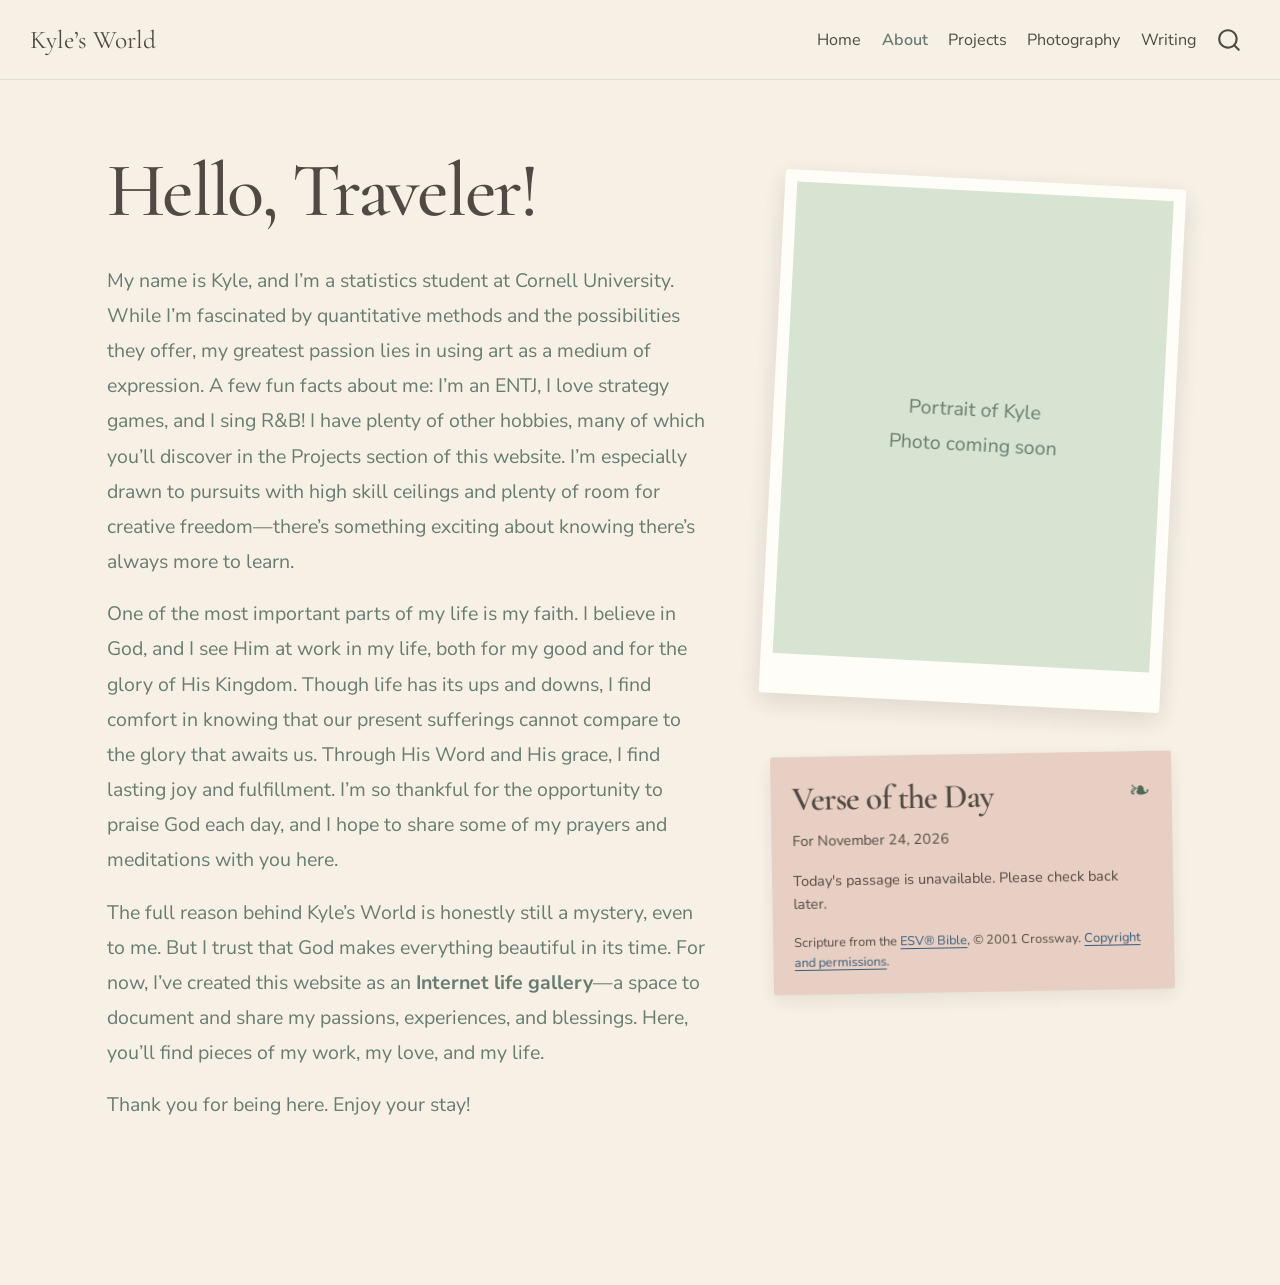
==== about.html @ 2f3f6bdc "Built site for gh-pages" ====
<!DOCTYPE html>
<html xmlns="http://www.w3.org/1999/xhtml" lang="en" xml:lang="en"><head>

<meta charset="utf-8">
<meta name="generator" content="quarto-1.11.9">

<meta name="viewport" content="width=device-width, initial-scale=1.0, user-scalable=yes">


<title>About – Kyle’s World</title>
<style>
/* Default styles provided by pandoc.
** See https://pandoc.org/MANUAL.html#variables-for-html for config info.
*/
span.smallcaps{font-variant: small-caps;}
div.columns{display: flex; gap: 1.5em;}
div.column{flex: auto;}
@media screen {
div.columns{gap: min(4vw, 1.5em);}
div.column{overflow-x: auto;}
}
div.hanging-indent{margin-left: 1.5em; text-indent: -1.5em;}
ul.task-list{list-style: none;}
ul.task-list li input[type="checkbox"] {
  width: 0.8em;
  margin: 0 0.8em 0.2em -1em; /* quarto-specific, see https://github.com/quarto-dev/quarto-cli/issues/4556 */ 
  vertical-align: middle;
}
</style>


<script src="site_libs/quarto-nav/quarto-nav.js"></script>
<script src="site_libs/quarto-nav/headroom.min.js"></script>
<script src="site_libs/clipboard/clipboard.min.js"></script>
<script src="site_libs/quarto-search/autocomplete.umd.js"></script>
<script src="site_libs/quarto-search/fuse.min.js"></script>
<script src="site_libs/quarto-search/quarto-search.js"></script>
<meta name="quarto:offset" content="./">
<script src="site_libs/quarto-html/quarto.js" type="module"></script>
<script src="site_libs/quarto-html/tabsets/tabsets.js" type="module"></script>
<script src="site_libs/quarto-html/scrollable-regions/scrollable-regions.js" type="module"></script>
<script src="site_libs/quarto-html/popper.min.js"></script>
<script src="site_libs/quarto-html/tippy.umd.min.js"></script>
<script src="site_libs/quarto-html/anchor.min.js"></script>
<link href="site_libs/quarto-html/tippy.css" rel="stylesheet">
<link href="site_libs/quarto-html/quarto-syntax-highlighting-63b5708e65d6cd79cd7618c58d0c21e7.css" rel="stylesheet" id="quarto-text-highlighting-styles">
<script src="site_libs/bootstrap/bootstrap.min.js"></script>
<link href="site_libs/bootstrap/bootstrap-icons.css" rel="stylesheet">
<link href="site_libs/bootstrap/bootstrap-30167e3efa385a8e6f8bf3e8207f2b39.min.css" rel="stylesheet" append-hash="true" id="quarto-bootstrap" data-mode="light">
<script id="quarto-search-options" type="application/json">{
  "location": "navbar",
  "copy-button": false,
  "collapse-after": 3,
  "panel-placement": "end",
  "type": "overlay",
  "limit": 50,
  "keyboard-shortcut": [
    "f",
    "/",
    "s"
  ],
  "show-item-context": false,
  "language": {
    "search-no-results-text": "No results",
    "search-matching-documents-text": "matching documents",
    "search-copy-link-title": "Copy link to search",
    "search-hide-matches-text": "Hide additional matches",
    "search-more-match-text": "more match in this document",
    "search-more-matches-text": "more matches in this document",
    "search-clear-button-title": "Clear",
    "search-text-placeholder": "",
    "search-detached-cancel-button-title": "Cancel",
    "search-submit-button-title": "Submit",
    "search-label": "Search"
  }
}</script>


<link rel="stylesheet" href="styles.css">
</head>

<body class="nav-fixed quarto-light"><a id="quarto-skip-link" class="visually-hidden-focusable" href="#quarto-document-content">Skip to main content</a>

<div id="quarto-search-results"></div>
  <header id="quarto-header" class="headroom fixed-top">
    <nav class="navbar navbar-expand-lg " data-bs-theme="dark" aria-label="Site">
      <div class="navbar-container container-fluid">
      <div class="navbar-brand-container mx-auto">
    <a class="navbar-brand" href="./index.html">
    <span class="navbar-title">Kyle’s World</span>
    </a>
  </div>
          <button class="navbar-toggler" type="button" data-bs-toggle="collapse" data-bs-target="#navbarCollapse" aria-controls="navbarCollapse" aria-expanded="false" aria-label="Toggle navigation" onclick="if (window.quartoToggleHeadroom) { window.quartoToggleHeadroom(); }">
  <span class="navbar-toggler-icon"></span>
</button>
          <div class="collapse navbar-collapse" id="navbarCollapse">
            <ul class="navbar-nav navbar-nav-scroll ms-auto">
  <li class="nav-item">
    <a class="nav-link" href="./index.html"> 
<span class="menu-text">Home</span></a>
  </li>  
  <li class="nav-item">
    <a class="nav-link active" href="./about.html" aria-current="page"> 
<span class="menu-text">About</span></a>
  </li>  
  <li class="nav-item">
    <a class="nav-link" href="./projects.html"> 
<span class="menu-text">Projects</span></a>
  </li>  
  <li class="nav-item">
    <a class="nav-link" href="./photography.html"> 
<span class="menu-text">Photography</span></a>
  </li>  
  <li class="nav-item">
    <a class="nav-link" href="./writing.html"> 
<span class="menu-text">Writing</span></a>
  </li>  
</ul>
          </div> <!-- /navcollapse -->
            <div class="quarto-navbar-tools">
</div>
            <div id="quarto-search" class="" title="Search"></div>
      </div> <!-- /container-fluid -->
    </nav>
</header>
<!-- content -->
<div id="quarto-content" class="quarto-container page-columns page-rows-contents page-layout-full page-navbar">
<!-- sidebar -->
<!-- margin-sidebar -->
    
<!-- main -->
<main class="content column-page" id="quarto-document-content" tabindex="-1">

<header id="title-block-header" class="quarto-title-block default">
<div class="quarto-title">
<h1 class="title">About</h1>
</div>



<div class="quarto-title-meta column-page">

    
  
    
  </div>
  


</header>


<div class="about-intro">
<section id="hello-traveler" class="level1 about-text">
<h1>Hello, Traveler!</h1>
<p>My name is Kyle, and I’m a statistics student at Cornell University. While I’m fascinated by quantitative methods and the possibilities they offer, my greatest passion lies in using art as a medium of expression. A few fun facts about me: I’m an ENTJ, I love strategy games, and I sing R&amp;B! I have plenty of other hobbies, many of which you’ll discover in the Projects section of this website. I’m especially drawn to pursuits with high skill ceilings and plenty of room for creative freedom—there’s something exciting about knowing there’s always more to learn.</p>
<p>One of the most important parts of my life is my faith. I believe in God, and I see Him at work in my life, both for my good and for the glory of His Kingdom. Though life has its ups and downs, I find comfort in knowing that our present sufferings cannot compare to the glory that awaits us. Through His Word and His grace, I find lasting joy and fulfillment. I’m so thankful for the opportunity to praise God each day, and I hope to share some of my prayers and meditations with you here.</p>
<p>The full reason behind Kyle’s World is honestly still a mystery, even to me. But I trust that God makes everything beautiful in its time. For now, I’ve created this website as an <strong>Internet life gallery</strong>—a space to document and share my passions, experiences, and blessings. Here, you’ll find pieces of my work, my love, and my life.</p>
<p>Thank you for being here. Enjoy your stay!</p>
</section>
<div class="about-sidebar">
<div class="about-portrait">
<div class="gallery-placeholder gallery-sage about-portrait-placeholder">
<p>Portrait of Kyle<br>
Photo coming soon</p>
</div>
</div>
<div class="verse-card" role="region" aria-labelledby="verse-of-the-day"><span class="verse-accent" aria-hidden="true">❧</span><h2 id="verse-of-the-day" class="anchored">Verse of the Day</h2><p class="verse-date">For <time datetime="2026-11-24">November 24, 2026</time></p><p class="verse-support">Today's passage is unavailable. Please check back later.</p><p class="verse-attribution">Scripture from the <a href="https://www.esv.org/">ESV® Bible</a>, © 2001 Crossway. <a href="copyright.html">Copyright and permissions</a>.</p></div>
</div>
</div>



</main> <!-- /main -->
<script id="quarto-html-after-body" type="application/javascript">
  window.document.addEventListener("DOMContentLoaded", function (event) {
    const icon = "";
    const anchorJS = new window.AnchorJS();
    anchorJS.options = {
      placement: 'right',
      icon: icon
    };
    anchorJS.add('.anchored');
    const isCodeAnnotation = (el) => {
      for (const clz of el.classList) {
        if (clz.startsWith('code-annotation-')) {                     
          return true;
        }
      }
      return false;
    }
    const onCopySuccess = function(e) {
      // button target
      const button = e.trigger;
      // don't keep focus
      button.blur();
      // flash "checked"
      button.classList.add('code-copy-button-checked');
      var currentTitle = button.getAttribute("title");
      button.setAttribute("title", "Copied!");
      let tooltip;
      if (window.bootstrap) {
        button.setAttribute("data-bs-toggle", "tooltip");
        button.setAttribute("data-bs-placement", "left");
        button.setAttribute("data-bs-title", "Copied!");
        tooltip = new bootstrap.Tooltip(button, 
          { trigger: "manual", 
            customClass: "code-copy-button-tooltip",
            offset: [0, -8]});
        tooltip.show();    
      }
      setTimeout(function() {
        if (tooltip) {
          tooltip.hide();
          button.removeAttribute("data-bs-title");
          button.removeAttribute("data-bs-toggle");
          button.removeAttribute("data-bs-placement");
        }
        button.setAttribute("title", currentTitle);
        button.classList.remove('code-copy-button-checked');
      }, 1000);
      // clear code selection
      e.clearSelection();
    }
    const getTextToCopy = function(trigger) {
      const outerScaffold = trigger.parentElement.cloneNode(true);
      const codeEl = outerScaffold.querySelector('code');
      for (const childEl of codeEl.children) {
        if (isCodeAnnotation(childEl)) {
          childEl.remove();
        }
      }
      return codeEl.innerText;
    }
    const clipboard = new window.ClipboardJS('.code-copy-button:not([data-in-quarto-modal])', {
      text: getTextToCopy
    });
    clipboard.on('success', onCopySuccess);
    if (window.document.getElementById('quarto-embedded-source-code-modal')) {
      const clipboardModal = new window.ClipboardJS('.code-copy-button[data-in-quarto-modal]', {
        text: getTextToCopy,
        container: window.document.getElementById('quarto-embedded-source-code-modal')
      });
      clipboardModal.on('success', onCopySuccess);
    }
      var localhostRegex = new RegExp(/^(?:http|https):\/\/localhost\:?[0-9]*\//);
      var mailtoRegex = new RegExp(/^mailto:/);
        var filterRegex = new RegExp('/' + window.location.host + '/');
      var isInternal = (href) => {
          return filterRegex.test(href) || localhostRegex.test(href) || mailtoRegex.test(href);
      }
      // Inspect non-navigation links and adorn them if external
      window.quartoDecorateExternalLinks = function (root) {
     var links = (root || window.document).querySelectorAll('a[href]:not(.nav-link):not(.navbar-brand):not(.toc-action):not(.sidebar-link):not(.sidebar-item-toggle):not(.pagination-link):not(.no-external):not([aria-hidden]):not(.dropdown-item):not(.quarto-navigation-tool):not(.about-link)');
      for (var i=0; i<links.length; i++) {
        const link = links[i];
        if (!isInternal(link.href)) {
          // undo the damage that might have been done by quarto-nav.js in the case of
          // links that we want to consider external
          if (link.dataset.originalHref !== undefined) {
            link.href = link.dataset.originalHref;
          }
          if (!link.classList.contains('no-external-icon')) {
          }
        }
      }
      };
      window.quartoDecorateExternalLinks(window.document);
    // Esc closes the popup (WCAG 1.4.13) and focus leaving both trigger and
    // popup closes it (WCAG 2.4.11); tippy handles neither for interactive popups.
    const hideOnEscAndFocusOut = {
      name: 'hideOnEscAndFocusOut',
      defaultValue: true,
      fn(instance) {
        const dismiss = () => {
          // A show scheduled by the trigger delay would otherwise reopen it
          instance.clearDelayTimeouts();
          instance.hide();
        };
        const onKeyDown = (event) => {
          if (event.key !== 'Escape') {
            return;
          }
          // Keep Esc from also reaching page handlers (e.g. reveal.js overview),
          // except an open reveal.js slide menu, which Esc should close too.
          // The menu handles keys only when its keyboard option is on.
          const menuHandlesEsc = window.Reveal?.getPlugin?.('menu')?.isOpen() &&
            window.Reveal.getConfig().menu?.keyboard !== false;
          if (!menuHandlesEsc) {
            event.stopPropagation();
          }
          if (instance.popper.contains(window.document.activeElement)) {
            // Disabled while refocusing so the focus trigger does not reopen it
            instance.disable();
            instance.reference.focus();
            instance.enable();
          }
          dismiss();
        };
        const onFocusOut = (event) => {
          const target = event.relatedTarget;
          if (target && !instance.reference.contains(target) &&
              !instance.popper.contains(target)) {
            dismiss();
          }
        };
        // On the trigger too: a click trigger (code-annotations: select) has no
        // blur handling. Attached for the instance's lifetime so leaving the
        // trigger also cancels a show still pending on the trigger delay.
        instance.reference.addEventListener('focusout', onFocusOut);
        return {
          onShow() {
            window.document.addEventListener('keydown', onKeyDown, true);
            instance.popper.addEventListener('focusout', onFocusOut);
          },
          onHide() {
            window.document.removeEventListener('keydown', onKeyDown, true);
            instance.popper.removeEventListener('focusout', onFocusOut);
          },
          onDestroy() {
            instance.reference.removeEventListener('focusout', onFocusOut);
          },
        };
      },
    };
    function tippyHover(el, contentFn, onTriggerFn, onUntriggerFn) {
      const config = {
        allowHTML: true,
        maxWidth: 500,
        delay: 100,
        arrow: false,
        appendTo: function(el) {
            return el.parentElement;
        },
        interactive: true,
        interactiveBorder: 10,
        theme: 'quarto',
        placement: 'bottom-start',
        plugins: [hideOnEscAndFocusOut],
      };
      if (contentFn) {
        config.content = contentFn;
      }
      if (onTriggerFn) {
        config.onTrigger = onTriggerFn;
      }
      if (onUntriggerFn) {
        config.onUntrigger = onUntriggerFn;
      }
      window.tippy(el, config); 
    }
    const noterefs = window.document.querySelectorAll('a[role="doc-noteref"]');
    for (var i=0; i<noterefs.length; i++) {
      const ref = noterefs[i];
      tippyHover(ref, function() {
        // use id or data attribute instead here
        let href = ref.getAttribute('data-footnote-href') || ref.getAttribute('href');
        try { href = new URL(href).hash; } catch {}
        const id = href.replace(/^#\/?/, "");
        const note = window.document.getElementById(id);
        if (note) {
          return note.innerHTML;
        } else {
          return "";
        }
      });
    }
    const xrefs = window.document.querySelectorAll('a.quarto-xref');
    const processXRef = (id, note) => {
      // Strip column container classes
      const stripColumnClz = (el) => {
        el.classList.remove("page-full", "page-columns");
        if (el.children) {
          for (const child of el.children) {
            stripColumnClz(child);
          }
        }
      }
      stripColumnClz(note)
      if (id === null || id.startsWith('sec-')) {
        // Special case sections, only their first couple elements
        const container = document.createElement("div");
        if (note.children && note.children.length > 2) {
          container.appendChild(note.children[0].cloneNode(true));
          for (let i = 1; i < note.children.length; i++) {
            const child = note.children[i];
            if (child.tagName === "P" && child.innerText === "") {
              continue;
            } else {
              container.appendChild(child.cloneNode(true));
              break;
            }
          }
          if (window.Quarto?.typesetMath) {
            window.Quarto.typesetMath(container);
          }
          return container.innerHTML
        } else {
          if (window.Quarto?.typesetMath) {
            window.Quarto.typesetMath(note);
          }
          return note.innerHTML;
        }
      } else {
        // Remove any anchor links if they are present
        const anchorLink = note.querySelector('a.anchorjs-link');
        if (anchorLink) {
          anchorLink.remove();
        }
        if (window.Quarto?.typesetMath) {
          window.Quarto.typesetMath(note);
        }
        if (note.classList.contains("callout")) {
          return note.outerHTML;
        } else {
          return note.innerHTML;
        }
      }
    }
    for (var i=0; i<xrefs.length; i++) {
      const xref = xrefs[i];
      tippyHover(xref, undefined, function(instance) {
        instance.disable();
        let url = xref.getAttribute('href');
        let hash = undefined; 
        if (url.startsWith('#')) {
          hash = url;
        } else {
          try { hash = new URL(url).hash; } catch {}
        }
        if (hash) {
          const id = hash.replace(/^#\/?/, "");
          const note = window.document.getElementById(id);
          if (note !== null) {
            try {
              const html = processXRef(id, note.cloneNode(true));
              instance.setContent(html);
            } finally {
              instance.enable();
              instance.show();
            }
          } else {
            // See if we can fetch this
            fetch(url.split('#')[0])
            .then(res => res.text())
            .then(html => {
              const parser = new DOMParser();
              const htmlDoc = parser.parseFromString(html, "text/html");
              const note = htmlDoc.getElementById(id);
              if (note !== null) {
                const html = processXRef(id, note);
                instance.setContent(html);
              } 
            }).finally(() => {
              instance.enable();
              instance.show();
            });
          }
        } else {
          // See if we can fetch a full url (with no hash to target)
          // This is a special case and we should probably do some content thinning / targeting
          fetch(url)
          .then(res => res.text())
          .then(html => {
            const parser = new DOMParser();
            const htmlDoc = parser.parseFromString(html, "text/html");
            const note = htmlDoc.querySelector('main.content');
            if (note !== null) {
              // This should only happen for chapter cross references
              // (since there is no id in the URL)
              // remove the first header
              if (note.children.length > 0 && note.children[0].tagName === "HEADER") {
                note.children[0].remove();
              }
              const html = processXRef(null, note);
              instance.setContent(html);
            } 
          }).finally(() => {
            instance.enable();
            instance.show();
          });
        }
      }, function(instance) {
      });
    }
        let selectedAnnoteEl;
        const selectorForAnnotation = ( cell, annotation) => {
          let cellAttr = 'data-code-cell="' + cell + '"';
          let lineAttr = 'data-code-annotation="' +  annotation + '"';
          const selector = 'span[' + cellAttr + '][' + lineAttr + ']';
          return selector;
        }
        const selectCodeLines = (annoteEl) => {
          const doc = window.document;
          const targetCell = annoteEl.getAttribute("data-target-cell");
          const targetAnnotation = annoteEl.getAttribute("data-target-annotation");
          const annoteSpan = window.document.querySelector(selectorForAnnotation(targetCell, targetAnnotation));
          const lines = annoteSpan.getAttribute("data-code-lines").split(",");
          const lineIds = lines.map((line) => {
            return targetCell + "-" + line;
          })
          // Each band is positioned against its own containing block, which is
          // not the offsetParent of the lines, so place it from client rects.
          const placeBand = (band, firstEl, lastEl, codeBlock) => {
            const container = band.offsetParent;
            if (container === null) {
              return;
            }
            const containerRect = container.getBoundingClientRect();
            // Reveal.js scales slides with a transform, so convert client
            // pixels back to the CSS pixels of the container.
            const scale = containerRect.height / container.offsetHeight || 1;
            const firstRect = firstEl.getBoundingClientRect();
            const lastRect = lastEl.getBoundingClientRect();
            const top = (firstRect.top - containerRect.top) / scale - container.clientTop + container.scrollTop;
            const height = (lastRect.bottom - firstRect.top) / scale;
            band.style.top = top - 2 + "px";
            band.style.height = height + 4 + "px";
            if (codeBlock) {
              // Without the copy button wrapper, the containing block is wider
              // than the code block, so span the code block explicitly.
              const blockRect = codeBlock.getBoundingClientRect();
              band.style.left = (blockRect.left - containerRect.left) / scale - container.clientLeft + container.scrollLeft + "px";
              band.style.width = blockRect.width / scale + "px";
            }
          };
          if (lineIds.length > 0) {
            const el = window.document.getElementById(lineIds[0]);
            const lastEl = window.document.getElementById(lineIds[lineIds.length - 1]);
            const parent = el.parentElement.parentElement;
            // cook up a div (if necessary) and position it
            let div = window.document.getElementById("code-annotation-line-highlight");
            if (div === null) {
              div = window.document.createElement("div");
              div.setAttribute("id", "code-annotation-line-highlight");
              div.style.position = 'absolute';
              parent.appendChild(div);
            }
            placeBand(div, el, lastEl, parent.closest("div.sourceCode") || parent);
            let gutterDiv = window.document.getElementById("code-annotation-line-highlight-gutter");
            if (gutterDiv === null) {
              gutterDiv = window.document.createElement("div");
              gutterDiv.setAttribute("id", "code-annotation-line-highlight-gutter");
              gutterDiv.style.position = 'absolute';
              const codeCell = window.document.getElementById(targetCell);
              const gutter = codeCell.querySelector('.code-annotation-gutter');
              gutter.appendChild(gutterDiv);
            }
            placeBand(gutterDiv, el, lastEl);
            selectedAnnoteEl = annoteEl;
          }
        };
        const unselectCodeLines = () => {
          const elementsIds = ["code-annotation-line-highlight", "code-annotation-line-highlight-gutter"];
          elementsIds.forEach((elId) => {
            const div = window.document.getElementById(elId);
            if (div) {
              div.remove();
            }
          });
          selectedAnnoteEl = undefined;
        };
          // Handle positioning of the toggle
      window.addEventListener(
        "resize",
        throttle(() => {
          elRect = undefined;
          if (selectedAnnoteEl) {
            selectCodeLines(selectedAnnoteEl);
          }
        }, 10)
      );
      function throttle(fn, ms) {
      let throttle = false;
      let timer;
        return (...args) => {
          if(!throttle) { // first call gets through
              fn.apply(this, args);
              throttle = true;
          } else { // all the others get throttled
              if(timer) clearTimeout(timer); // cancel #2
              timer = setTimeout(() => {
                fn.apply(this, args);
                timer = throttle = false;
              }, ms);
          }
        };
      }
        // Attach click handler to the DT
        const annoteDls = window.document.querySelectorAll('dt[data-target-cell]');
        for (const annoteDlNode of annoteDls) {
          annoteDlNode.addEventListener('click', (event) => {
            const clickedEl = event.target;
            if (clickedEl !== selectedAnnoteEl) {
              unselectCodeLines();
              const activeEl = window.document.querySelector('dt[data-target-cell].code-annotation-active');
              if (activeEl) {
                activeEl.classList.remove('code-annotation-active');
              }
              selectCodeLines(clickedEl);
              clickedEl.classList.add('code-annotation-active');
            } else {
              // Unselect the line
              unselectCodeLines();
              clickedEl.classList.remove('code-annotation-active');
            }
          });
        }
    const findCites = (el) => {
      const parentEl = el.parentElement;
      if (parentEl) {
        const cites = parentEl.dataset.cites;
        if (cites) {
          return {
            el,
            cites: cites.split(' ')
          };
        } else {
          return findCites(el.parentElement)
        }
      } else {
        return undefined;
      }
    };
    var bibliorefs = window.document.querySelectorAll('a[role="doc-biblioref"]');
    for (var i=0; i<bibliorefs.length; i++) {
      const ref = bibliorefs[i];
      const citeInfo = findCites(ref);
      if (citeInfo) {
        tippyHover(citeInfo.el, function() {
          var popup = window.document.createElement('div');
          citeInfo.cites.forEach(function(cite) {
            var citeDiv = window.document.createElement('div');
            citeDiv.classList.add('hanging-indent');
            citeDiv.classList.add('csl-entry');
            var biblioDiv = window.document.getElementById('ref-' + cite);
            if (biblioDiv) {
              citeDiv.innerHTML = biblioDiv.innerHTML;
            }
            popup.appendChild(citeDiv);
          });
          return popup.innerHTML;
        });
      }
    }
  });
  </script>
  <script type="application/javascript">
  window.quartoScrollableRegionsLabels = {"code":"Scrollable code","output":"Scrollable output"};
  </script>
</div> <!-- /content -->




</body></html>
---- site_libs/quarto-html/tippy.css ----
.tippy-box[data-animation=fade][data-state=hidden]{opacity:0}[data-tippy-root]{max-width:calc(100vw - 10px)}.tippy-box{position:relative;background-color:#333;color:#fff;border-radius:4px;font-size:14px;line-height:1.4;white-space:normal;outline:0;transition-property:transform,visibility,opacity}.tippy-box[data-placement^=top]>.tippy-arrow{bottom:0}.tippy-box[data-placement^=top]>.tippy-arrow:before{bottom:-7px;left:0;border-width:8px 8px 0;border-top-color:initial;transform-origin:center top}.tippy-box[data-placement^=bottom]>.tippy-arrow{top:0}.tippy-box[data-placement^=bottom]>.tippy-arrow:before{top:-7px;left:0;border-width:0 8px 8px;border-bottom-color:initial;transform-origin:center bottom}.tippy-box[data-placement^=left]>.tippy-arrow{right:0}.tippy-box[data-placement^=left]>.tippy-arrow:before{border-width:8px 0 8px 8px;border-left-color:initial;right:-7px;transform-origin:center left}.tippy-box[data-placement^=right]>.tippy-arrow{left:0}.tippy-box[data-placement^=right]>.tippy-arrow:before{left:-7px;border-width:8px 8px 8px 0;border-right-color:initial;transform-origin:center right}.tippy-box[data-inertia][data-state=visible]{transition-timing-function:cubic-bezier(.54,1.5,.38,1.11)}.tippy-arrow{width:16px;height:16px;color:#333}.tippy-arrow:before{content:"";position:absolute;border-color:transparent;border-style:solid}.tippy-content{position:relative;padding:5px 9px;z-index:1}
---- site_libs/quarto-html/quarto-syntax-highlighting-63b5708e65d6cd79cd7618c58d0c21e7.css ----
/* quarto syntax highlight colors */
:root {
  --quarto-hl-ot-color: #003B4F;
  --quarto-hl-at-color: #657422;
  --quarto-hl-ss-color: #20794D;
  --quarto-hl-an-color: #5E5E5E;
  --quarto-hl-fu-color: #4758AB;
  --quarto-hl-st-color: #20794D;
  --quarto-hl-cf-color: #003B4F;
  --quarto-hl-op-color: #5E5E5E;
  --quarto-hl-er-color: #AD0000;
  --quarto-hl-bn-color: #AD0000;
  --quarto-hl-al-color: #AD0000;
  --quarto-hl-va-color: #111111;
  --quarto-hl-bu-color: inherit;
  --quarto-hl-ex-color: inherit;
  --quarto-hl-pp-color: #AD0000;
  --quarto-hl-in-color: #5E5E5E;
  --quarto-hl-vs-color: #20794D;
  --quarto-hl-wa-color: #5E5E5E;
  --quarto-hl-do-color: #5E5E5E;
  --quarto-hl-im-color: #00769E;
  --quarto-hl-ch-color: #20794D;
  --quarto-hl-dt-color: #AD0000;
  --quarto-hl-fl-color: #AD0000;
  --quarto-hl-co-color: #5E5E5E;
  --quarto-hl-cv-color: #5E5E5E;
  --quarto-hl-cn-color: #8f5902;
  --quarto-hl-sc-color: #5E5E5E;
  --quarto-hl-dv-color: #AD0000;
  --quarto-hl-kw-color: #003B4F;
}

/* other quarto variables */
:root {
  --quarto-font-monospace: SFMono-Regular, Menlo, Monaco, Consolas, "Liberation Mono", "Courier New", monospace;
}

/* syntax highlight based on Pandoc's rules */
pre > code.sourceCode > span {
  color: #003B4F;
}

code.sourceCode > span {
  color: #003B4F;
}

div.sourceCode,
div.sourceCode pre.sourceCode {
  color: #003B4F;
}

/* Normal */
code span {
  color: #003B4F;
}

/* Alert */
code span.al {
  color: #AD0000;
  font-style: inherit;
}

/* Annotation */
code span.an {
  color: #5E5E5E;
  font-style: inherit;
}

/* Attribute */
code span.at {
  color: #657422;
  font-style: inherit;
}

/* BaseN */
code span.bn {
  color: #AD0000;
  font-style: inherit;
}

/* BuiltIn */
code span.bu {
  font-style: inherit;
}

/* ControlFlow */
code span.cf {
  color: #003B4F;
  font-weight: bold;
  font-style: inherit;
}

/* Char */
code span.ch {
  color: #20794D;
  font-style: inherit;
}

/* Constant */
code span.cn {
  color: #8f5902;
  font-style: inherit;
}

/* Comment */
code span.co {
  color: #5E5E5E;
  font-style: inherit;
}

/* CommentVar */
code span.cv {
  color: #5E5E5E;
  font-style: italic;
}

/* Documentation */
code span.do {
  color: #5E5E5E;
  font-style: italic;
}

/* DataType */
code span.dt {
  color: #AD0000;
  font-style: inherit;
}

/* DecVal */
code span.dv {
  color: #AD0000;
  font-style: inherit;
}

/* Error */
code span.er {
  color: #AD0000;
  font-style: inherit;
}

/* Extension */
code span.ex {
  font-style: inherit;
}

/* Float */
code span.fl {
  color: #AD0000;
  font-style: inherit;
}

/* Function */
code span.fu {
  color: #4758AB;
  font-style: inherit;
}

/* Import */
code span.im {
  color: #00769E;
  font-style: inherit;
}

/* Information */
code span.in {
  color: #5E5E5E;
  font-style: inherit;
}

/* Keyword */
code span.kw {
  color: #003B4F;
  font-weight: bold;
  font-style: inherit;
}

/* Operator */
code span.op {
  color: #5E5E5E;
  font-style: inherit;
}

/* Other */
code span.ot {
  color: #003B4F;
  font-style: inherit;
}

/* Preprocessor */
code span.pp {
  color: #AD0000;
  font-style: inherit;
}

/* SpecialChar */
code span.sc {
  color: #5E5E5E;
  font-style: inherit;
}

/* SpecialString */
code span.ss {
  color: #20794D;
  font-style: inherit;
}

/* String */
code span.st {
  color: #20794D;
  font-style: inherit;
}

/* Variable */
code span.va {
  color: #111111;
  font-style: inherit;
}

/* VerbatimString */
code span.vs {
  color: #20794D;
  font-style: inherit;
}

/* Warning */
code span.wa {
  color: #5E5E5E;
  font-style: italic;
}

.prevent-inlining {
  content: "</";
}

/*# sourceMappingURL=054cc16b9e9817627be6994582d2ffb5.css.map */
---- styles.css ----
@import url('https://fonts.googleapis.com/css2?family=Cormorant+Garamond:wght@400;500;600&family=Nunito+Sans:wght@400;500;600;700&display=swap');

/* Base and typography */

:root {
  --cream: #F7F0E5;
  --ink: #504A43;
  --sage-text: #687C70;
  --sage: #D7E4D1;
  --peach: #E8CFC3;
  --sand: #EAE1CE;
  --paper: #FFFDF8;
}

body {
  font-family: 'Nunito Sans', sans-serif;
  background-color: var(--cream);
  color: var(--ink);
}

h1, h2, h3 {
  font-weight: 600;
  letter-spacing: -0.03em;
}

h1, h2, h3,
.navbar-brand {
  font-family: 'Cormorant Garamond', serif;
}

h1 {
  font-size: clamp(2.5rem, 6vw, 5rem);
  font-weight: 500;
  color: var(--ink);
  line-height: 1.2;
}

main.content {
  max-width: 900px;
  margin: auto;
}

a {
  color: #365c78;
}

a:hover {
  color: #7397ad;
}

main p {
  font-size: 1.15rem;
  line-height: 1.8;
  color: var(--sage-text);
}

/* Navigation */

.navbar {
  background-color: var(--cream) !important;
  border-bottom: 1px solid var(--sage);
  padding: 0.9rem 2rem;
}

.navbar-brand {
  font-size: 1.5rem;
  color: var(--ink) !important;
}

.navbar .nav-link {
  color: var(--ink) !important;
  font-size: 0.95rem;
  transition: color 0.2s ease;
  font-family: 'Nunito Sans', sans-serif;
}

.navbar .nav-link:hover {
  color: var(--sage-text) !important;
}

.navbar .nav-link.active {
  color: var(--sage-text) !important;
  font-weight: 600;
}

/* Homepage hero */

body:has(.hero-content) #title-block-header {
  display: none;
}

body:has(.hero-content) main.content {
  max-width: none !important;
  width: 100% !important;
}

.hero-content {
  max-width: 1600px !important;
  margin: 0 auto !important;
  padding: 3rem 2rem !important;
  display: flex;
  align-items: center;
  justify-content: space-between;
  gap: 5rem;
  width: 90% !important;
}

body:has(.hero-content) #quarto-content {
  padding-top: 0 !important;
  display: block !important;
}

body:has(.hero-content) main {
  margin-top: 0 !important;
  padding-top: 0 !important;
}

.hero-text {
  flex: 1.3;
  min-width: 0;
}

.hero-collage {
  flex: 1;
  position: relative;
  display: grid;
  grid-template-columns: repeat(2, minmax(0, 196px));
  align-items: center;
  justify-content: center;
  gap: 2rem;
  padding: 1.5rem 1rem;
  min-width: 0;
}

.photo-card {
  background: var(--paper);
  border: 12px solid var(--paper);
  border-bottom-width: 40px;
  box-shadow: 0 8px 25px rgba(80, 74, 67, 0.15);
  border-radius: 3px;
  transition: transform 0.3s ease;
}

.photo-card img {
  display: block;
  width: 100%;
  height: auto;
  aspect-ratio: 368 / 510;
  object-fit: contain;
}

.gallery-sage,
.music-card {
  background: var(--sage);
}

.photo-one {
  translate: calc(1rem + 11px) 0;
  transform: rotate(-5deg);
}

.reading-card {
  background: var(--peach);
}

.photo-two {
  translate: calc(-1rem - 11px) 15px;
  z-index: 1;
  transform: rotate(5deg);
}

.hero-collage .photo-card:hover {
  z-index: 2;
}

.photo-one:hover {
  transform: rotate(-2deg) translateY(-6px);
}

.photo-two:hover {
  transform: rotate(2deg) translateY(-6px);
}

.doodle-one {
  position: absolute;
  right: 0;
  top: 0;
  font-size: 4rem;
  color: var(--sage-text);
}

/* Explore cards */

.explore-section {
  max-width: 1600px;
  width: 90%;
  margin: 3rem auto 6rem;
  padding-top: 2rem;
  border-top: 1px solid var(--sage);
}

.explore-section h2 {
  margin-bottom: 2rem;
}

.explore-grid,
.enjoying-grid {
  display: grid;
  grid-template-columns: repeat(3, minmax(0, 1fr));
  gap: 1.5rem;
}

.explore-card,
.enjoying-card {
  padding: 2rem;
  border-radius: 12px;
}

.explore-card {
  min-height: 240px;
  display: flex;
  flex-direction: column;
  align-items: flex-start;
  transition: transform 0.3s ease,
              box-shadow 0.3s ease;
}

.explore-card:hover {
  transform: translateY(-6px);
  box-shadow: 0 10px 25px rgba(80, 74, 67, 0.12);
}

.projects-card {
  background-color: var(--sage);
}

.photography-card {
  background-color: var(--peach);
}

.writing-card {
  background-color: var(--sand);
}

.explore-card h3 {
  font-size: 2rem;
  color: var(--ink);
  margin-bottom: 0.5rem;
}

.explore-card p,
.enjoying-card p {
  font-size: 0.95rem;
  color: var(--ink);
}

.explore-card a {
  color: #506A58;
  font-weight: 700;
  margin-top: auto;
}

/* Photography gallery */

.gallery-section,
.enjoying-section {
  width: 90%;
  max-width: 1600px;
  margin: 4rem auto 7rem;
  padding-top: 2rem;
  border-top: 1px solid var(--sage);
}

.explore-section h2,
.gallery-section h2,
.enjoying-section h2 {
  font-size: 2.8rem;
  color: var(--ink);
  border-bottom: none !important;
}

.gallery-grid {
  display: grid;
  grid-template-columns: repeat(4, minmax(0, 1fr));
  gap: 2rem;
  padding: 4rem 1rem;
  align-items: center;
}

.gallery-photo {
  background: var(--paper);
  padding: 12px 12px 18px;
  box-shadow: 0 8px 22px rgba(80, 74, 67, 0.15);
  border-radius: 3px;
  transition: transform 0.3s ease,
              box-shadow 0.3s ease;
  align-self: start;
}

.gallery-photo:nth-child(1) {
  transform: translateY(25px) rotate(-7deg);
  width: 112%;
}

.gallery-photo:nth-child(2) {
  transform: translateY(-20px) rotate(5deg);
  width: 108%;
}

.gallery-photo:nth-child(3) {
  transform: translateY(35px) rotate(-5deg);
  width: 110%;
}

.gallery-photo:nth-child(4) {
  transform: translateY(-15px) rotate(7deg);
  width: 100%;
}

.gallery-photo:hover {
  transform: translateY(-10px) rotate(0deg);
  box-shadow: 0 15px 30px rgba(80, 74, 67, 0.2);
  z-index: 2;
}

.gallery-placeholder {
  width: 100%;
  aspect-ratio: 4 / 5;
}

.gallery-photo p {
  font-family: 'Cormorant Garamond', serif;
  font-style: italic;
  font-size: 1.3rem;
  text-align: center;
  color: var(--ink);
  margin: 0.8rem 0 0;
}

.gallery-image {
  width: 100%;
  height: auto;
  object-fit: contain;
  display: block;
}

.gallery-photo .quarto-figure-caption,
.gallery-photo figcaption {
  display: none;
}

.gallery-photo .quarto-figure {
  margin: 0;
}

/* Currently enjoying */

.enjoying-grid {
  margin-top: 2.5rem;
}

.enjoying-card {
  min-height: 220px;
  border: 1px solid rgba(80, 74, 67, 0.08);
  transition: transform 0.3s ease;
}

.enjoying-card:hover {
  transform: translateY(-5px);
}

.enjoying-card h3 {
  font-size: 2rem;
  color: var(--ink);
  margin-bottom: 0.7rem;
}

.joys-card {
  background: var(--sand);
}

.enjoying-card h3 svg,
.enjoying-card h3 i {
  margin-right: 0.45rem;
}

/* About introduction */

body:has(.about-intro) #title-block-header {
  display: none;
}

body:has(.about-intro) main.content {
  max-width: 1200px;
  width: 100%;
}

.about-intro {
  display: grid;
  grid-template-columns: minmax(0, 1.5fr) minmax(0, 1fr);
  align-items: start;
  gap: clamp(2rem, 5vw, 5rem);
  padding: 3rem clamp(1rem, 3vw, 2rem) 5rem;
}

.about-text h1 {
  margin-top: 0;
  margin-bottom: 1.5rem;
}

.about-portrait {
  margin-top: 2rem;
  background: var(--paper);
  border: 12px solid var(--paper);
  border-bottom-width: 40px;
  border-radius: 3px;
  box-shadow: 0 8px 25px rgba(80, 74, 67, 0.15);
  transform: rotate(3deg);
}

.about-portrait-placeholder {
  display: grid;
  place-items: center;
  padding: 1rem;
  text-align: center;
}

.about-portrait-placeholder p {
  margin: 0;
}

/* Verse of the Day */

.about-sidebar {
  min-width: 0;
}

.verse-card {
  margin-top: 3rem;
  padding: 1.25rem;
  background: var(--peach);
  border-radius: 3px;
  box-shadow: 0 6px 18px rgba(80, 74, 67, 0.1);
  transform: rotate(-1deg);
  overflow-wrap: anywhere;
}

.verse-card h2 {
  margin: 0 0 0.5rem;
  padding: 0;
  border: 0;
  font-size: 2rem;
  color: var(--ink);
}

.verse-accent {
  float: right;
  color: #506A58;
  font-size: 1.5rem;
}

.verse-card .verse-text {
  margin: 1.25rem 0;
  padding: 0;
  border: 0;
  font-family: 'Cormorant Garamond', serif;
  font-size: 1.4rem;
  line-height: 1.5;
  color: var(--ink);
  white-space: pre-wrap;
}

.verse-card p {
  font-family: 'Nunito Sans', sans-serif;
  font-size: 0.85rem;
  line-height: 1.6;
  color: var(--ink);
}

.verse-card .verse-reference {
  font-weight: 700;
}

.verse-card .verse-attribution {
  margin-bottom: 0;
  font-size: 0.75rem;
}

/* Responsive layouts */

@media (min-width: 901px) {
  .gallery-grid {
    grid-template-columns: repeat(3, minmax(0, 1fr));
    grid-template-rows: auto auto;
    column-gap: 1rem;
    row-gap: 0;
    width: 90%;
    margin: 0 auto;
  }

  .gallery-photo:nth-child(1) {
    grid-column: 1;
    grid-row: 1;
    width: 126.5%;
  }

  .gallery-photo:nth-child(2) {
    grid-column: 2;
    grid-row: 1;
    width: 126.5%;
  }

  .gallery-photo:nth-child(3) {
    grid-column: 1 / 3;
    grid-row: 2;
    width: 60.5%;
    justify-self: center;
    margin-top: -0.5rem;
  }

  .gallery-photo:nth-child(4) {
    grid-column: 3;
    grid-row: 1 / 3;
    width: 110%;
    align-self: center;
    justify-self: center;
  }
}

@media (max-width: 1000px) {
  .hero-content {
    flex-direction: column;
    align-items: flex-start;
    gap: 2rem;
  }

  .hero-collage {
    flex: none;
    width: 100%;
  }
}

@media (max-width: 900px) {
  .gallery-grid {
    grid-template-columns: repeat(2, minmax(0, 1fr));
  }
}

@media (max-width: 768px) {
  .about-intro {
    grid-template-columns: 1fr;
  }

  .verse-card {
    max-width: 480px;
    margin: 3rem auto 0;
  }

  .about-portrait {
    width: min(100%, 320px);
    margin: 0 auto;
  }

  .explore-grid,
  .enjoying-grid {
    grid-template-columns: 1fr;
  }
}

@media (max-width: 480px) {
  .gallery-grid {
    grid-template-columns: 1fr;
    max-width: 300px;
    margin: auto;
  }
}

/* Reduced motion */

@media (prefers-reduced-motion: reduce) {
  .photo-card,
  .explore-card,
  .gallery-photo,
  .enjoying-card {
    transition: none;
  }
}
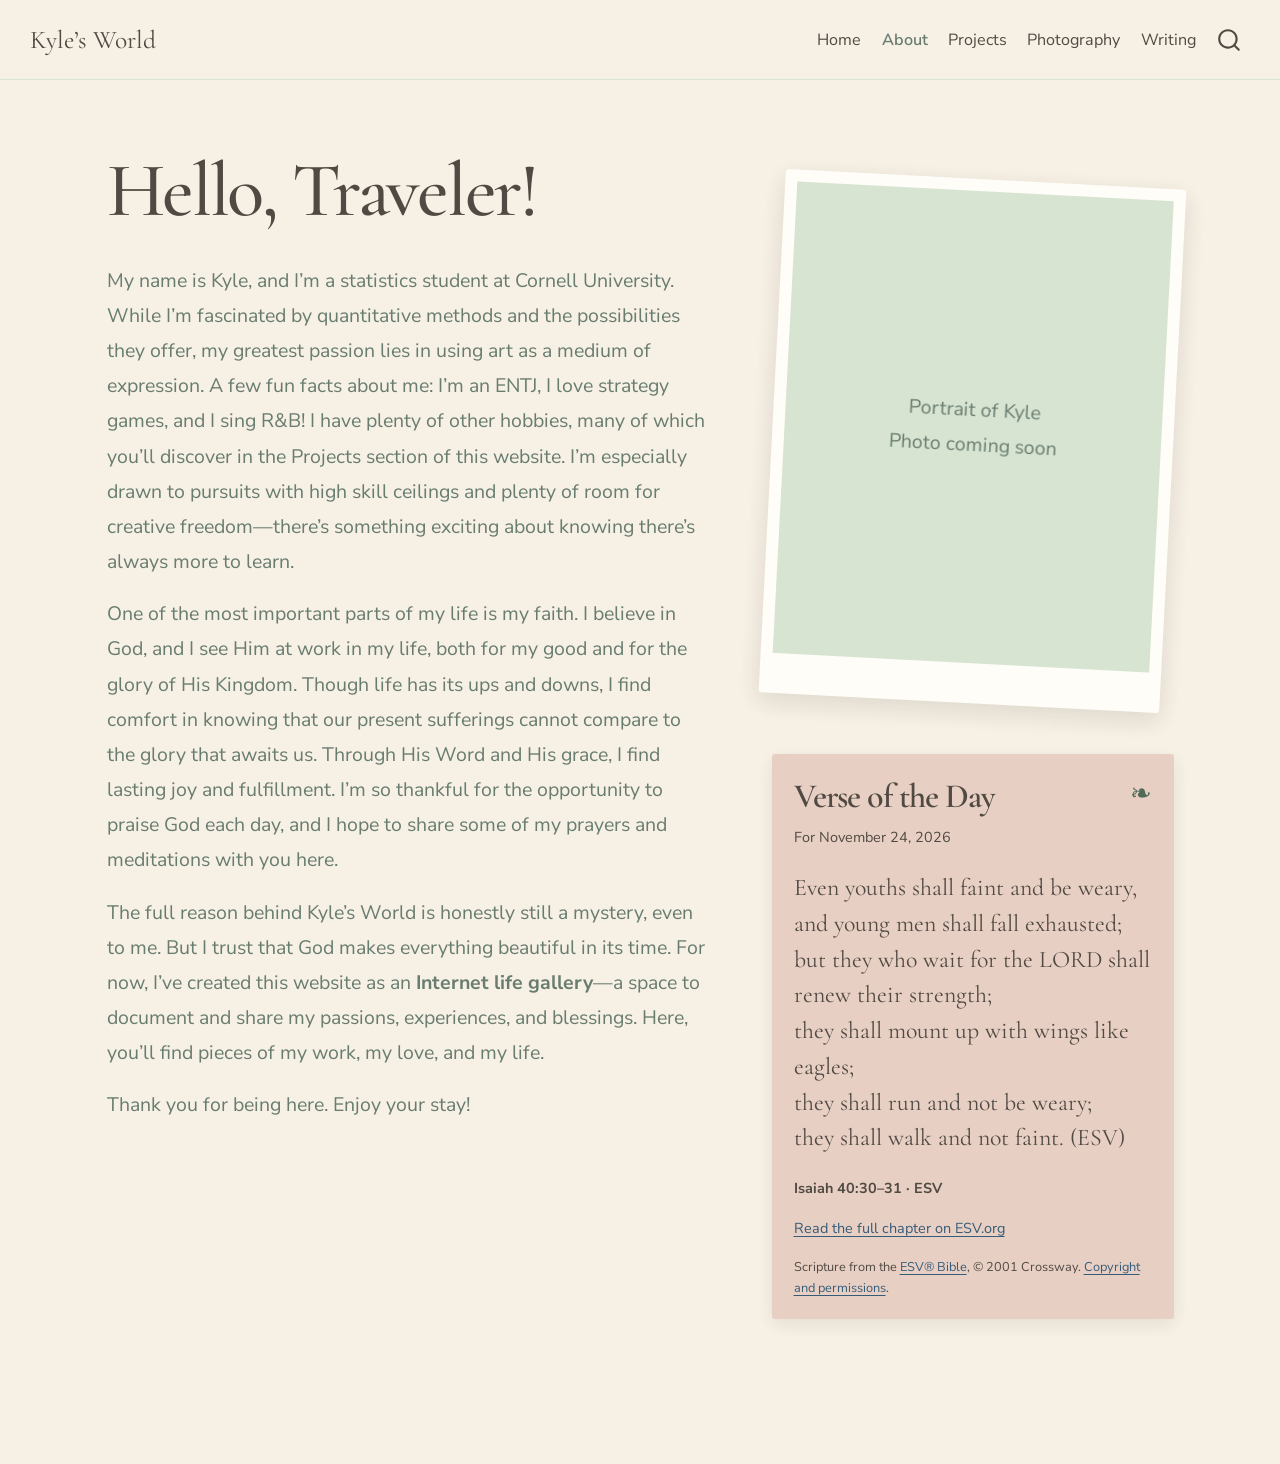
==== commit f6976546: "Built site for gh-pages" ====
--- a/about.html
+++ b/about.html
@@ -46,7 +46,7 @@
 <link href="site_libs/quarto-html/quarto-syntax-highlighting-63b5708e65d6cd79cd7618c58d0c21e7.css" rel="stylesheet" id="quarto-text-highlighting-styles">
 <script src="site_libs/bootstrap/bootstrap.min.js"></script>
 <link href="site_libs/bootstrap/bootstrap-icons.css" rel="stylesheet">
-<link href="site_libs/bootstrap/bootstrap-30167e3efa385a8e6f8bf3e8207f2b39.min.css" rel="stylesheet" append-hash="true" id="quarto-bootstrap" data-mode="light">
+<link href="site_libs/bootstrap/bootstrap-a0dea7881984eab09329a5b8032c9faa.min.css" rel="stylesheet" append-hash="true" id="quarto-bootstrap" data-mode="light">
 <script id="quarto-search-options" type="application/json">{
   "location": "navbar",
   "copy-button": false,
@@ -165,7 +165,12 @@
 Photo coming soon</p>
 </div>
 </div>
-<div class="verse-card" role="region" aria-labelledby="verse-of-the-day"><span class="verse-accent" aria-hidden="true">❧</span><h2 id="verse-of-the-day" class="anchored">Verse of the Day</h2><p class="verse-date">For <time datetime="2026-11-24">November 24, 2026</time></p><p class="verse-support">Today's passage is unavailable. Please check back later.</p><p class="verse-attribution">Scripture from the <a href="https://www.esv.org/">ESV® Bible</a>, © 2001 Crossway. <a href="copyright.html">Copyright and permissions</a>.</p></div>
+<div class="verse-card" role="region" aria-labelledby="verse-of-the-day"><span class="verse-accent" aria-hidden="true">❧</span><h2 id="verse-of-the-day" class="anchored">Verse of the Day</h2><p class="verse-date">For <time datetime="2026-11-24">November 24, 2026</time></p><blockquote class="verse-text blockquote">Even youths shall faint and be weary,
+and young men shall fall exhausted;
+but they who wait for the LORD shall renew their strength;
+they shall mount up with wings like eagles;
+they shall run and not be weary;
+they shall walk and not faint. (ESV)</blockquote><p class="verse-reference">Isaiah 40:30–31 · ESV</p><p class="verse-support"><a href="https://www.esv.org/Isaiah%2040/">Read the full chapter on ESV.org</a></p><p class="verse-attribution">Scripture from the <a href="https://www.esv.org/">ESV® Bible</a>, © 2001 Crossway. <a href="copyright.html">Copyright and permissions</a>.</p></div>
 </div>
 </div>
 
--- a/styles.css
+++ b/styles.css
@@ -441,7 +441,6 @@
   background: var(--peach);
   border-radius: 3px;
   box-shadow: 0 6px 18px rgba(80, 74, 67, 0.1);
-  transform: rotate(-1deg);
   overflow-wrap: anywhere;
 }
 
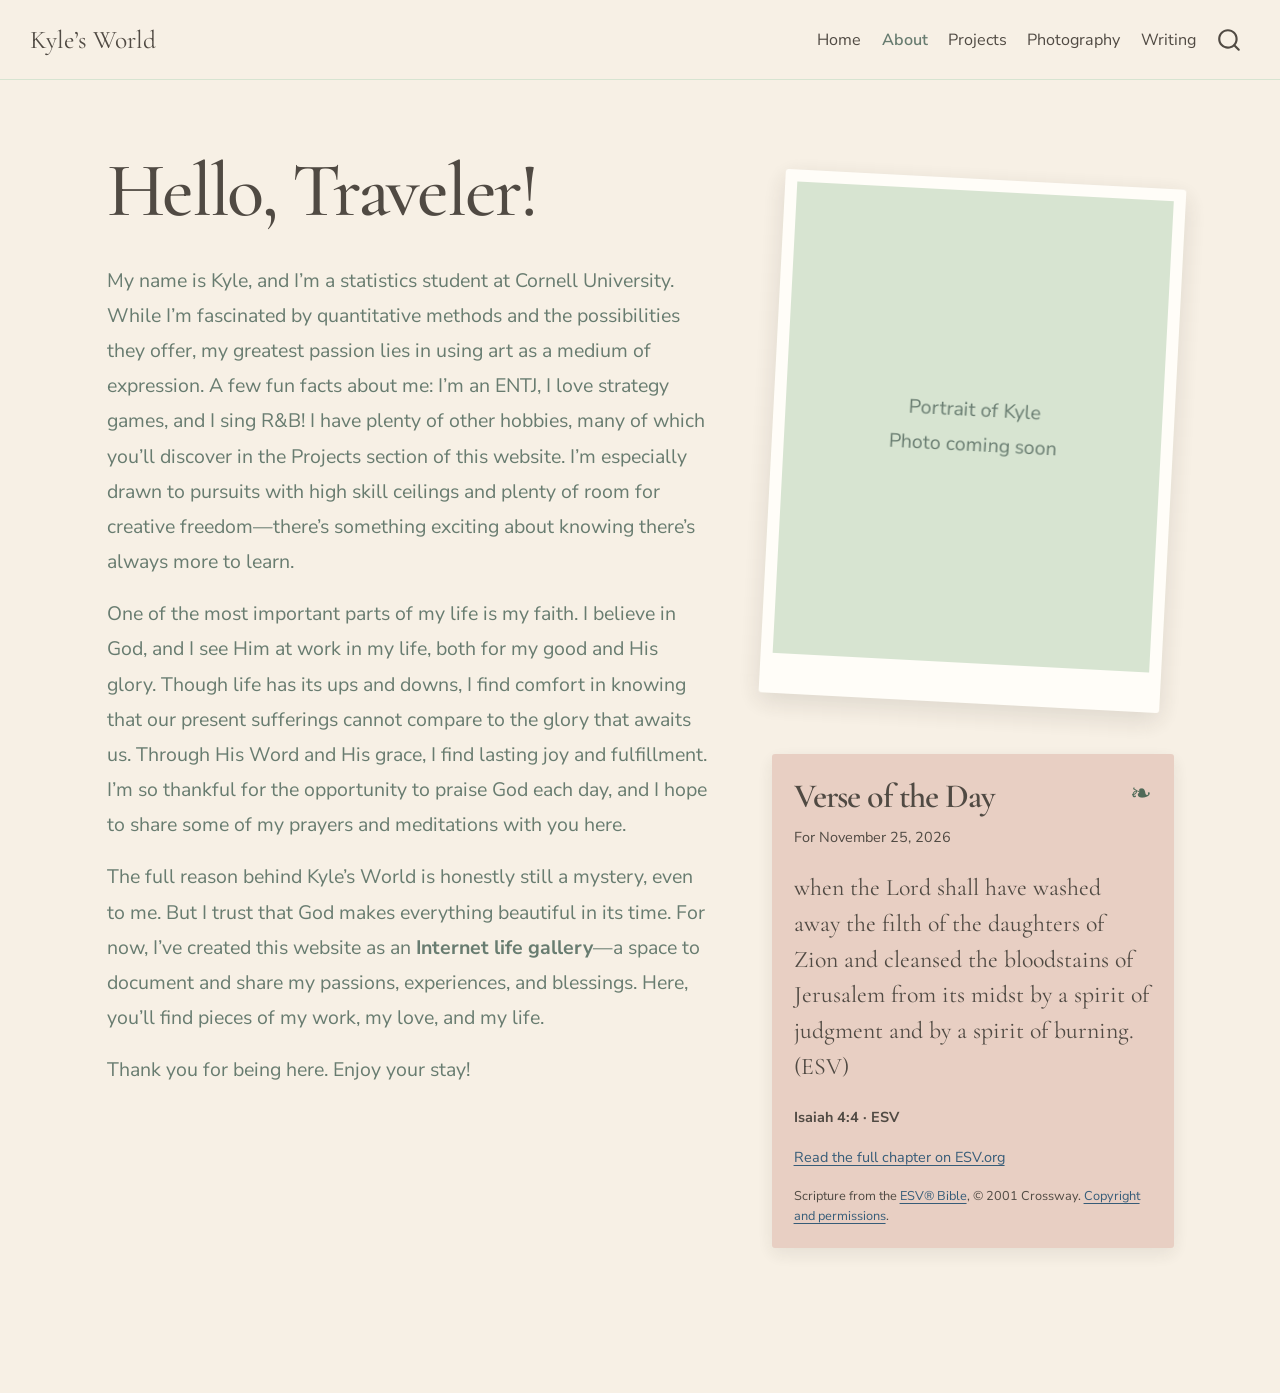
==== commit 4fe30c6c: "Built site for gh-pages" ====
--- a/about.html
+++ b/about.html
@@ -154,7 +154,7 @@
 <section id="hello-traveler" class="level1 about-text">
 <h1>Hello, Traveler!</h1>
 <p>My name is Kyle, and I’m a statistics student at Cornell University. While I’m fascinated by quantitative methods and the possibilities they offer, my greatest passion lies in using art as a medium of expression. A few fun facts about me: I’m an ENTJ, I love strategy games, and I sing R&amp;B! I have plenty of other hobbies, many of which you’ll discover in the Projects section of this website. I’m especially drawn to pursuits with high skill ceilings and plenty of room for creative freedom—there’s something exciting about knowing there’s always more to learn.</p>
-<p>One of the most important parts of my life is my faith. I believe in God, and I see Him at work in my life, both for my good and for the glory of His Kingdom. Though life has its ups and downs, I find comfort in knowing that our present sufferings cannot compare to the glory that awaits us. Through His Word and His grace, I find lasting joy and fulfillment. I’m so thankful for the opportunity to praise God each day, and I hope to share some of my prayers and meditations with you here.</p>
+<p>One of the most important parts of my life is my faith. I believe in God, and I see Him at work in my life, both for my good and His glory. Though life has its ups and downs, I find comfort in knowing that our present sufferings cannot compare to the glory that awaits us. Through His Word and His grace, I find lasting joy and fulfillment. I’m so thankful for the opportunity to praise God each day, and I hope to share some of my prayers and meditations with you here.</p>
 <p>The full reason behind Kyle’s World is honestly still a mystery, even to me. But I trust that God makes everything beautiful in its time. For now, I’ve created this website as an <strong>Internet life gallery</strong>—a space to document and share my passions, experiences, and blessings. Here, you’ll find pieces of my work, my love, and my life.</p>
 <p>Thank you for being here. Enjoy your stay!</p>
 </section>
@@ -165,12 +165,7 @@
 Photo coming soon</p>
 </div>
 </div>
-<div class="verse-card" role="region" aria-labelledby="verse-of-the-day"><span class="verse-accent" aria-hidden="true">❧</span><h2 id="verse-of-the-day" class="anchored">Verse of the Day</h2><p class="verse-date">For <time datetime="2026-11-24">November 24, 2026</time></p><blockquote class="verse-text blockquote">Even youths shall faint and be weary,
-and young men shall fall exhausted;
-but they who wait for the LORD shall renew their strength;
-they shall mount up with wings like eagles;
-they shall run and not be weary;
-they shall walk and not faint. (ESV)</blockquote><p class="verse-reference">Isaiah 40:30–31 · ESV</p><p class="verse-support"><a href="https://www.esv.org/Isaiah%2040/">Read the full chapter on ESV.org</a></p><p class="verse-attribution">Scripture from the <a href="https://www.esv.org/">ESV® Bible</a>, © 2001 Crossway. <a href="copyright.html">Copyright and permissions</a>.</p></div>
+<div class="verse-card" role="region" aria-labelledby="verse-of-the-day"><span class="verse-accent" aria-hidden="true">❧</span><h2 id="verse-of-the-day" class="anchored">Verse of the Day</h2><p class="verse-date">For <time datetime="2026-11-25">November 25, 2026</time></p><blockquote class="verse-text blockquote">when the Lord shall have washed away the filth of the daughters of Zion and cleansed the bloodstains of Jerusalem from its midst by a spirit of judgment and by a spirit of burning. (ESV)</blockquote><p class="verse-reference">Isaiah 4:4 · ESV</p><p class="verse-support"><a href="https://www.esv.org/Isaiah%204/">Read the full chapter on ESV.org</a></p><p class="verse-attribution">Scripture from the <a href="https://www.esv.org/">ESV® Bible</a>, © 2001 Crossway. <a href="copyright.html">Copyright and permissions</a>.</p></div>
 </div>
 </div>
 
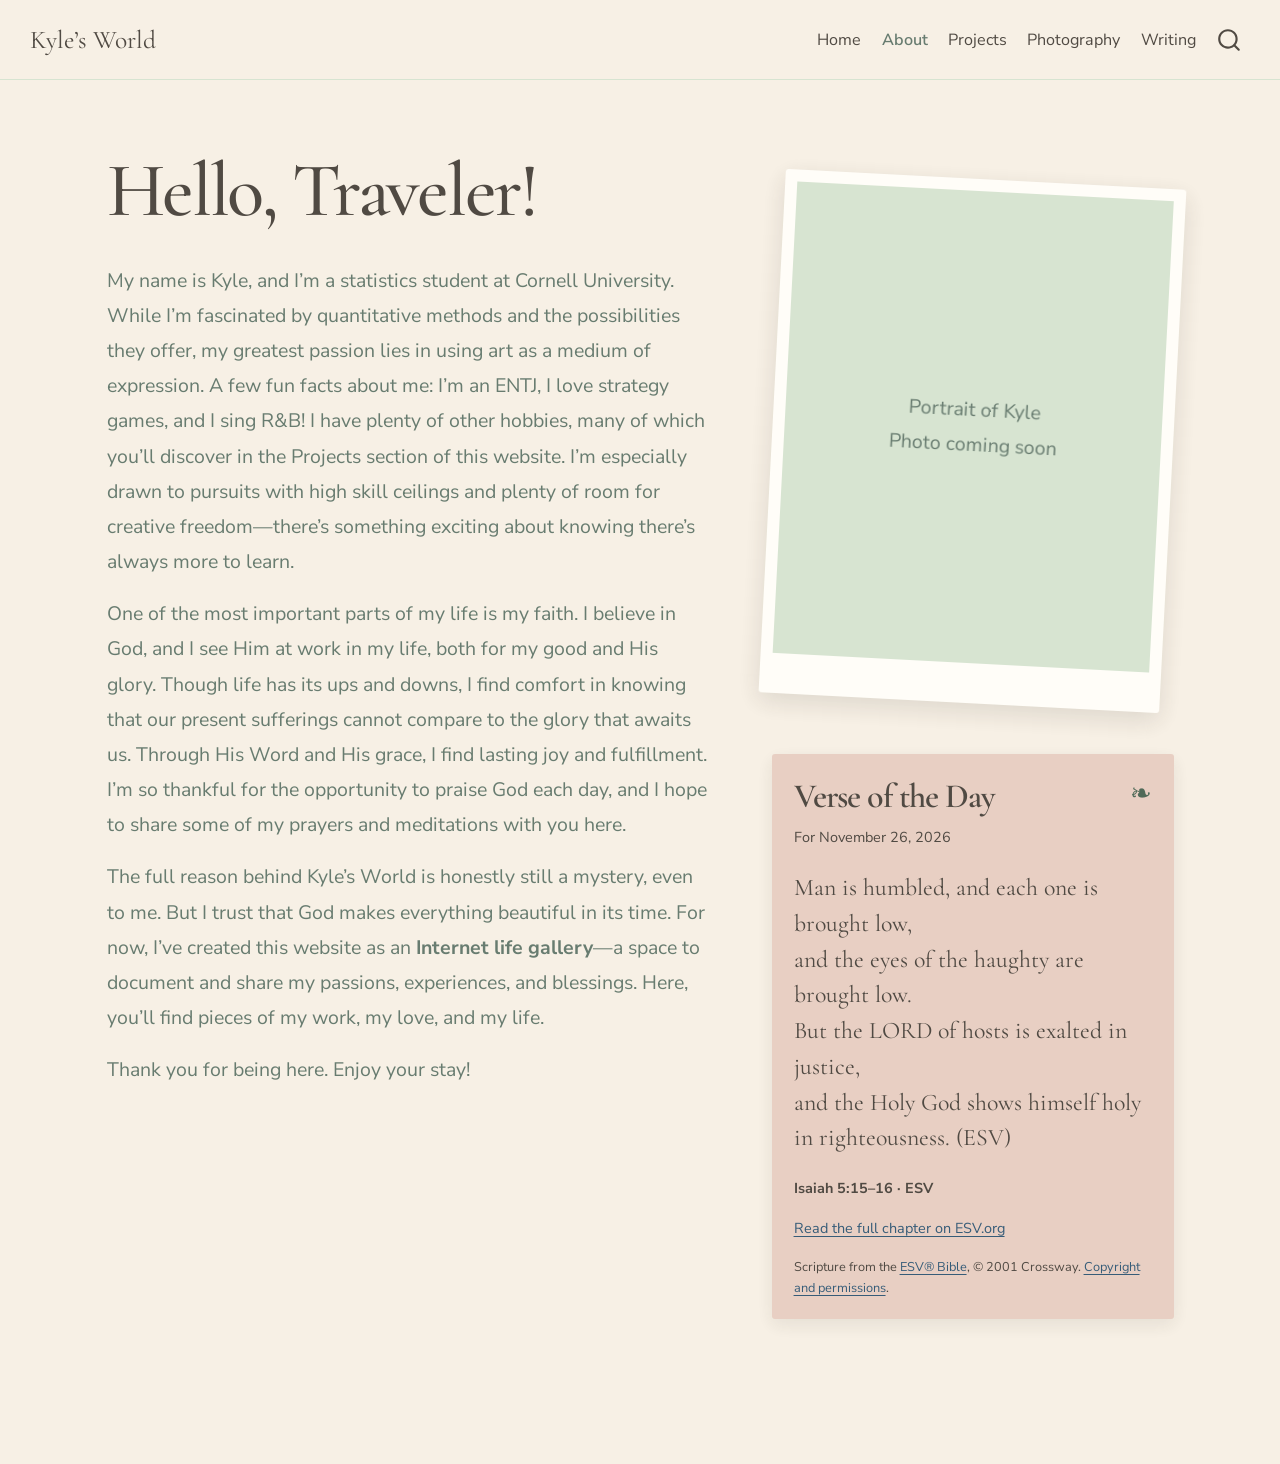
==== commit 30c6a598: "Built site for gh-pages" ====
--- a/about.html
+++ b/about.html
@@ -165,7 +165,10 @@
 Photo coming soon</p>
 </div>
 </div>
-<div class="verse-card" role="region" aria-labelledby="verse-of-the-day"><span class="verse-accent" aria-hidden="true">❧</span><h2 id="verse-of-the-day" class="anchored">Verse of the Day</h2><p class="verse-date">For <time datetime="2026-11-25">November 25, 2026</time></p><blockquote class="verse-text blockquote">when the Lord shall have washed away the filth of the daughters of Zion and cleansed the bloodstains of Jerusalem from its midst by a spirit of judgment and by a spirit of burning. (ESV)</blockquote><p class="verse-reference">Isaiah 4:4 · ESV</p><p class="verse-support"><a href="https://www.esv.org/Isaiah%204/">Read the full chapter on ESV.org</a></p><p class="verse-attribution">Scripture from the <a href="https://www.esv.org/">ESV® Bible</a>, © 2001 Crossway. <a href="copyright.html">Copyright and permissions</a>.</p></div>
+<div class="verse-card" role="region" aria-labelledby="verse-of-the-day"><span class="verse-accent" aria-hidden="true">❧</span><h2 id="verse-of-the-day" class="anchored">Verse of the Day</h2><p class="verse-date">For <time datetime="2026-11-26">November 26, 2026</time></p><blockquote class="verse-text blockquote">Man is humbled, and each one is brought low,
+and the eyes of the haughty are brought low.
+But the LORD of hosts is exalted in justice,
+and the Holy God shows himself holy in righteousness. (ESV)</blockquote><p class="verse-reference">Isaiah 5:15–16 · ESV</p><p class="verse-support"><a href="https://www.esv.org/Isaiah%205/">Read the full chapter on ESV.org</a></p><p class="verse-attribution">Scripture from the <a href="https://www.esv.org/">ESV® Bible</a>, © 2001 Crossway. <a href="copyright.html">Copyright and permissions</a>.</p></div>
 </div>
 </div>
 
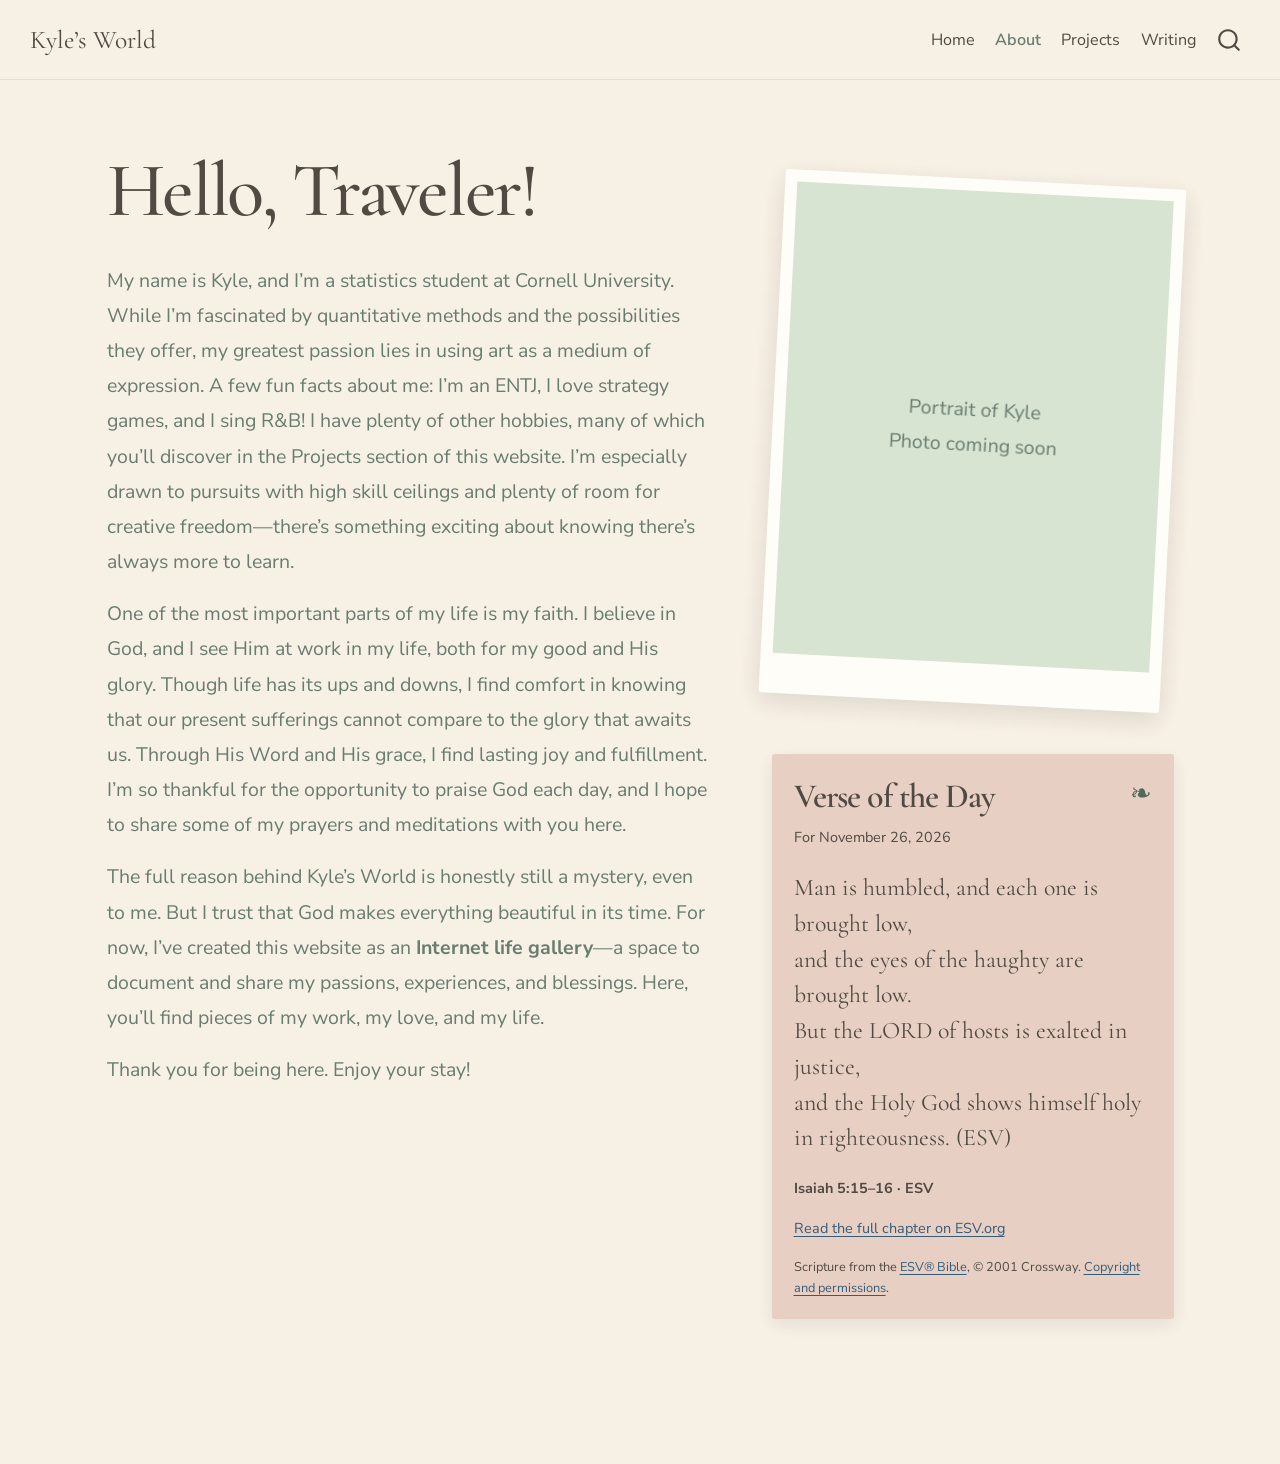
==== commit a9385bf5: "Built site for gh-pages" ====
--- a/about.html
+++ b/about.html
@@ -108,10 +108,6 @@
 <span class="menu-text">Projects</span></a>
   </li>  
   <li class="nav-item">
-    <a class="nav-link" href="./photography.html"> 
-<span class="menu-text">Photography</span></a>
-  </li>  
-  <li class="nav-item">
     <a class="nav-link" href="./writing.html"> 
 <span class="menu-text">Writing</span></a>
   </li>  
--- a/styles.css
+++ b/styles.css
@@ -98,10 +98,6 @@
   max-width: 1600px !important;
   margin: 0 auto !important;
   padding: 3rem 2rem !important;
-  display: flex;
-  align-items: center;
-  justify-content: space-between;
-  gap: 5rem;
   width: 90% !important;
 }
 
@@ -115,78 +111,13 @@
   padding-top: 0 !important;
 }
 
-.hero-text {
-  flex: 1.3;
-  min-width: 0;
-}
-
-.hero-collage {
-  flex: 1;
-  position: relative;
-  display: grid;
-  grid-template-columns: repeat(2, minmax(0, 196px));
-  align-items: center;
-  justify-content: center;
-  gap: 2rem;
-  padding: 1.5rem 1rem;
-  min-width: 0;
-}
-
-.photo-card {
-  background: var(--paper);
-  border: 12px solid var(--paper);
-  border-bottom-width: 40px;
-  box-shadow: 0 8px 25px rgba(80, 74, 67, 0.15);
-  border-radius: 3px;
-  transition: transform 0.3s ease;
-}
-
-.photo-card img {
-  display: block;
-  width: 100%;
-  height: auto;
-  aspect-ratio: 368 / 510;
-  object-fit: contain;
-}
-
 .gallery-sage,
 .music-card {
   background: var(--sage);
 }
 
-.photo-one {
-  translate: calc(1rem + 11px) 0;
-  transform: rotate(-5deg);
-}
-
 .reading-card {
   background: var(--peach);
-}
-
-.photo-two {
-  translate: calc(-1rem - 11px) 15px;
-  z-index: 1;
-  transform: rotate(5deg);
-}
-
-.hero-collage .photo-card:hover {
-  z-index: 2;
-}
-
-.photo-one:hover {
-  transform: rotate(-2deg) translateY(-6px);
-}
-
-.photo-two:hover {
-  transform: rotate(2deg) translateY(-6px);
-}
-
-.doodle-one {
-  position: absolute;
-  right: 0;
-  top: 0;
-  font-size: 4rem;
-  color: var(--sage-text);
 }
 
 /* Explore cards */
@@ -206,8 +137,11 @@
 .explore-grid,
 .enjoying-grid {
   display: grid;
-  grid-template-columns: repeat(3, minmax(0, 1fr));
   gap: 1.5rem;
+}
+
+.explore-grid {
+  grid-template-columns: repeat(2, minmax(0, 1fr));
 }
 
 .explore-card,
@@ -234,10 +168,6 @@
   background-color: var(--sage);
 }
 
-.photography-card {
-  background-color: var(--peach);
-}
-
 .writing-card {
   background-color: var(--sand);
 }
@@ -260,9 +190,8 @@
   margin-top: auto;
 }
 
-/* Photography gallery */
-
-.gallery-section,
+/* Currently enjoying */
+
 .enjoying-section {
   width: 90%;
   max-width: 1600px;
@@ -272,90 +201,14 @@
 }
 
 .explore-section h2,
-.gallery-section h2,
 .enjoying-section h2 {
   font-size: 2.8rem;
   color: var(--ink);
   border-bottom: none !important;
 }
 
-.gallery-grid {
-  display: grid;
-  grid-template-columns: repeat(4, minmax(0, 1fr));
-  gap: 2rem;
-  padding: 4rem 1rem;
-  align-items: center;
-}
-
-.gallery-photo {
-  background: var(--paper);
-  padding: 12px 12px 18px;
-  box-shadow: 0 8px 22px rgba(80, 74, 67, 0.15);
-  border-radius: 3px;
-  transition: transform 0.3s ease,
-              box-shadow 0.3s ease;
-  align-self: start;
-}
-
-.gallery-photo:nth-child(1) {
-  transform: translateY(25px) rotate(-7deg);
-  width: 112%;
-}
-
-.gallery-photo:nth-child(2) {
-  transform: translateY(-20px) rotate(5deg);
-  width: 108%;
-}
-
-.gallery-photo:nth-child(3) {
-  transform: translateY(35px) rotate(-5deg);
-  width: 110%;
-}
-
-.gallery-photo:nth-child(4) {
-  transform: translateY(-15px) rotate(7deg);
-  width: 100%;
-}
-
-.gallery-photo:hover {
-  transform: translateY(-10px) rotate(0deg);
-  box-shadow: 0 15px 30px rgba(80, 74, 67, 0.2);
-  z-index: 2;
-}
-
-.gallery-placeholder {
-  width: 100%;
-  aspect-ratio: 4 / 5;
-}
-
-.gallery-photo p {
-  font-family: 'Cormorant Garamond', serif;
-  font-style: italic;
-  font-size: 1.3rem;
-  text-align: center;
-  color: var(--ink);
-  margin: 0.8rem 0 0;
-}
-
-.gallery-image {
-  width: 100%;
-  height: auto;
-  object-fit: contain;
-  display: block;
-}
-
-.gallery-photo .quarto-figure-caption,
-.gallery-photo figcaption {
-  display: none;
-}
-
-.gallery-photo .quarto-figure {
-  margin: 0;
-}
-
-/* Currently enjoying */
-
 .enjoying-grid {
+  grid-template-columns: repeat(3, minmax(0, 1fr));
   margin-top: 2.5rem;
 }
 
@@ -418,6 +271,11 @@
   transform: rotate(3deg);
 }
 
+.gallery-placeholder {
+  width: 100%;
+  aspect-ratio: 4 / 5;
+}
+
 .about-portrait-placeholder {
   display: grid;
   place-items: center;
@@ -487,64 +345,6 @@
 
 /* Responsive layouts */
 
-@media (min-width: 901px) {
-  .gallery-grid {
-    grid-template-columns: repeat(3, minmax(0, 1fr));
-    grid-template-rows: auto auto;
-    column-gap: 1rem;
-    row-gap: 0;
-    width: 90%;
-    margin: 0 auto;
-  }
-
-  .gallery-photo:nth-child(1) {
-    grid-column: 1;
-    grid-row: 1;
-    width: 126.5%;
-  }
-
-  .gallery-photo:nth-child(2) {
-    grid-column: 2;
-    grid-row: 1;
-    width: 126.5%;
-  }
-
-  .gallery-photo:nth-child(3) {
-    grid-column: 1 / 3;
-    grid-row: 2;
-    width: 60.5%;
-    justify-self: center;
-    margin-top: -0.5rem;
-  }
-
-  .gallery-photo:nth-child(4) {
-    grid-column: 3;
-    grid-row: 1 / 3;
-    width: 110%;
-    align-self: center;
-    justify-self: center;
-  }
-}
-
-@media (max-width: 1000px) {
-  .hero-content {
-    flex-direction: column;
-    align-items: flex-start;
-    gap: 2rem;
-  }
-
-  .hero-collage {
-    flex: none;
-    width: 100%;
-  }
-}
-
-@media (max-width: 900px) {
-  .gallery-grid {
-    grid-template-columns: repeat(2, minmax(0, 1fr));
-  }
-}
-
 @media (max-width: 768px) {
   .about-intro {
     grid-template-columns: 1fr;
@@ -566,20 +366,10 @@
   }
 }
 
-@media (max-width: 480px) {
-  .gallery-grid {
-    grid-template-columns: 1fr;
-    max-width: 300px;
-    margin: auto;
-  }
-}
-
 /* Reduced motion */
 
 @media (prefers-reduced-motion: reduce) {
-  .photo-card,
   .explore-card,
-  .gallery-photo,
   .enjoying-card {
     transition: none;
   }
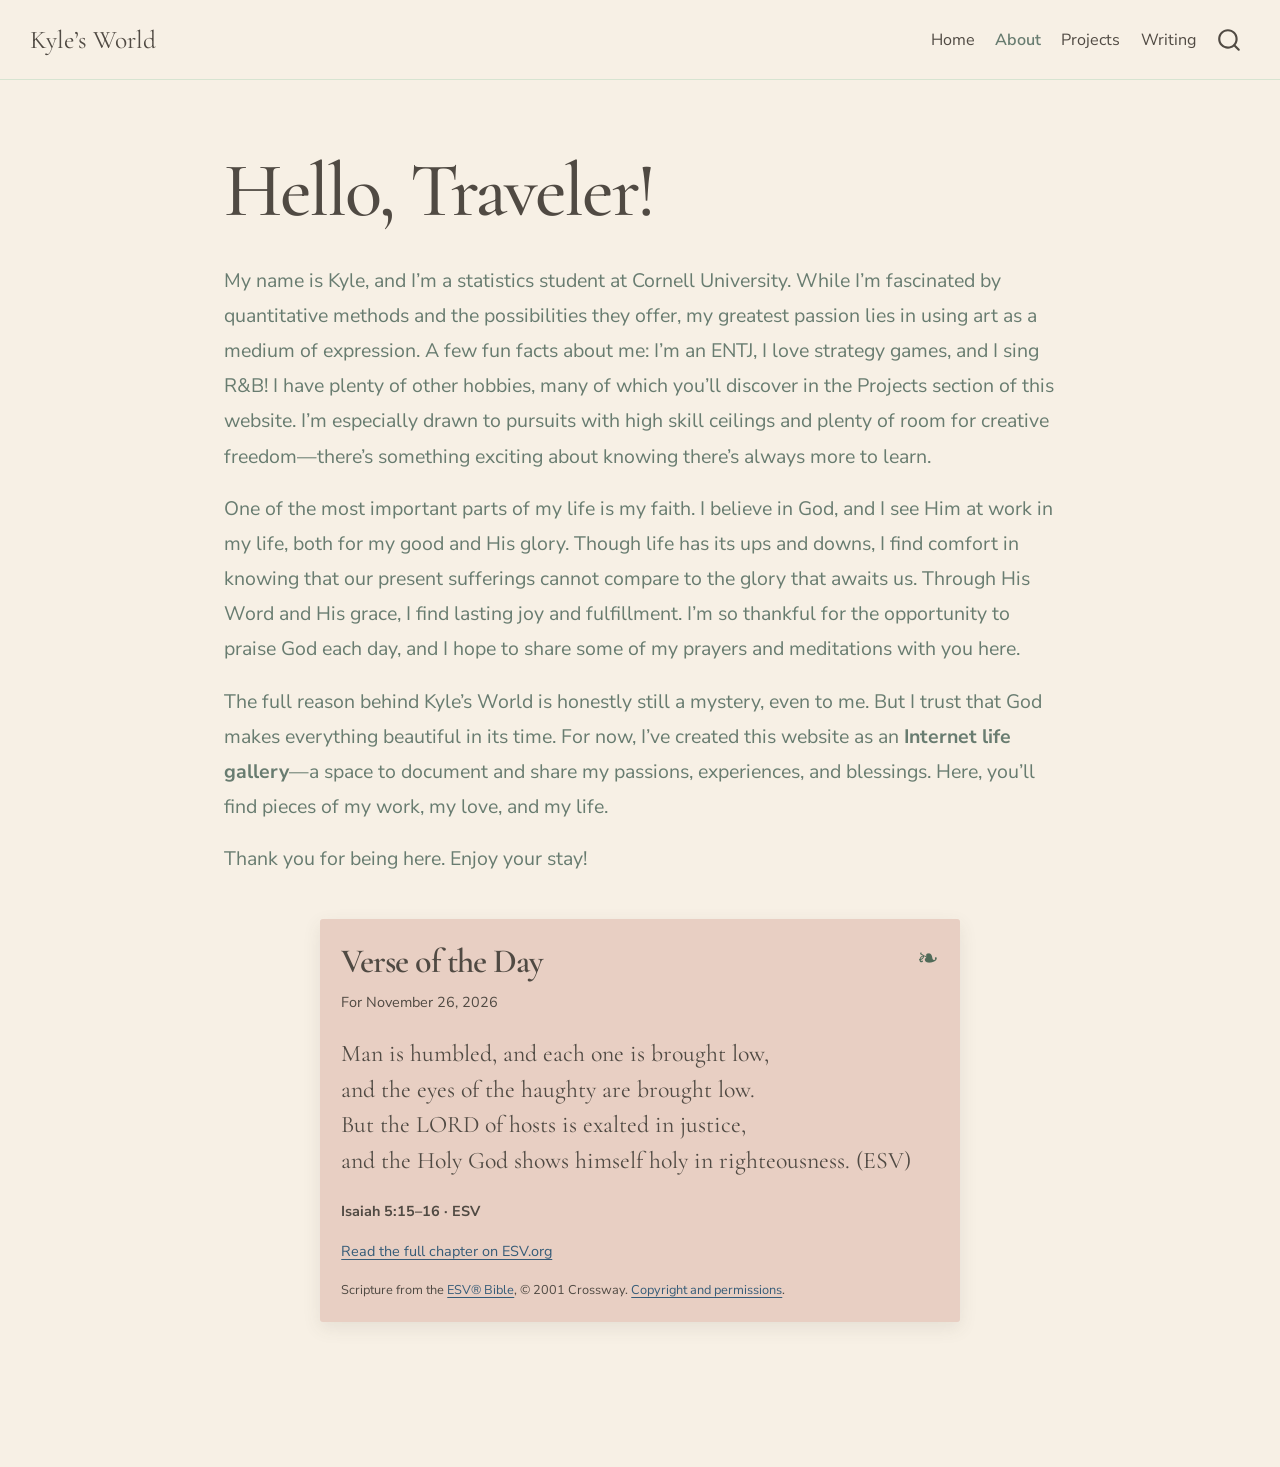
==== commit a8097489: "Built site for gh-pages" ====
--- a/about.html
+++ b/about.html
@@ -154,18 +154,10 @@
 <p>The full reason behind Kyle’s World is honestly still a mystery, even to me. But I trust that God makes everything beautiful in its time. For now, I’ve created this website as an <strong>Internet life gallery</strong>—a space to document and share my passions, experiences, and blessings. Here, you’ll find pieces of my work, my love, and my life.</p>
 <p>Thank you for being here. Enjoy your stay!</p>
 </section>
-<div class="about-sidebar">
-<div class="about-portrait">
-<div class="gallery-placeholder gallery-sage about-portrait-placeholder">
-<p>Portrait of Kyle<br>
-Photo coming soon</p>
-</div>
-</div>
 <div class="verse-card" role="region" aria-labelledby="verse-of-the-day"><span class="verse-accent" aria-hidden="true">❧</span><h2 id="verse-of-the-day" class="anchored">Verse of the Day</h2><p class="verse-date">For <time datetime="2026-11-26">November 26, 2026</time></p><blockquote class="verse-text blockquote">Man is humbled, and each one is brought low,
 and the eyes of the haughty are brought low.
 But the LORD of hosts is exalted in justice,
 and the Holy God shows himself holy in righteousness. (ESV)</blockquote><p class="verse-reference">Isaiah 5:15–16 · ESV</p><p class="verse-support"><a href="https://www.esv.org/Isaiah%205/">Read the full chapter on ESV.org</a></p><p class="verse-attribution">Scripture from the <a href="https://www.esv.org/">ESV® Bible</a>, © 2001 Crossway. <a href="copyright.html">Copyright and permissions</a>.</p></div>
-</div>
 </div>
 
 
--- a/styles.css
+++ b/styles.css
@@ -9,7 +9,6 @@
   --sage: #D7E4D1;
   --peach: #E8CFC3;
   --sand: #EAE1CE;
-  --paper: #FFFDF8;
 }
 
 body {
@@ -111,7 +110,6 @@
   padding-top: 0 !important;
 }
 
-.gallery-sage,
 .music-card {
   background: var(--sage);
 }
@@ -244,15 +242,11 @@
 }
 
 body:has(.about-intro) main.content {
-  max-width: 1200px;
+  max-width: 900px;
   width: 100%;
 }
 
 .about-intro {
-  display: grid;
-  grid-template-columns: minmax(0, 1.5fr) minmax(0, 1fr);
-  align-items: start;
-  gap: clamp(2rem, 5vw, 5rem);
   padding: 3rem clamp(1rem, 3vw, 2rem) 5rem;
 }
 
@@ -261,40 +255,11 @@
   margin-bottom: 1.5rem;
 }
 
-.about-portrait {
-  margin-top: 2rem;
-  background: var(--paper);
-  border: 12px solid var(--paper);
-  border-bottom-width: 40px;
-  border-radius: 3px;
-  box-shadow: 0 8px 25px rgba(80, 74, 67, 0.15);
-  transform: rotate(3deg);
-}
-
-.gallery-placeholder {
-  width: 100%;
-  aspect-ratio: 4 / 5;
-}
-
-.about-portrait-placeholder {
-  display: grid;
-  place-items: center;
-  padding: 1rem;
-  text-align: center;
-}
-
-.about-portrait-placeholder p {
-  margin: 0;
-}
-
 /* Verse of the Day */
 
-.about-sidebar {
-  min-width: 0;
-}
-
 .verse-card {
-  margin-top: 3rem;
+  max-width: 640px;
+  margin: 2.5rem auto 0;
   padding: 1.25rem;
   background: var(--peach);
   border-radius: 3px;
@@ -346,20 +311,6 @@
 /* Responsive layouts */
 
 @media (max-width: 768px) {
-  .about-intro {
-    grid-template-columns: 1fr;
-  }
-
-  .verse-card {
-    max-width: 480px;
-    margin: 3rem auto 0;
-  }
-
-  .about-portrait {
-    width: min(100%, 320px);
-    margin: 0 auto;
-  }
-
   .explore-grid,
   .enjoying-grid {
     grid-template-columns: 1fr;
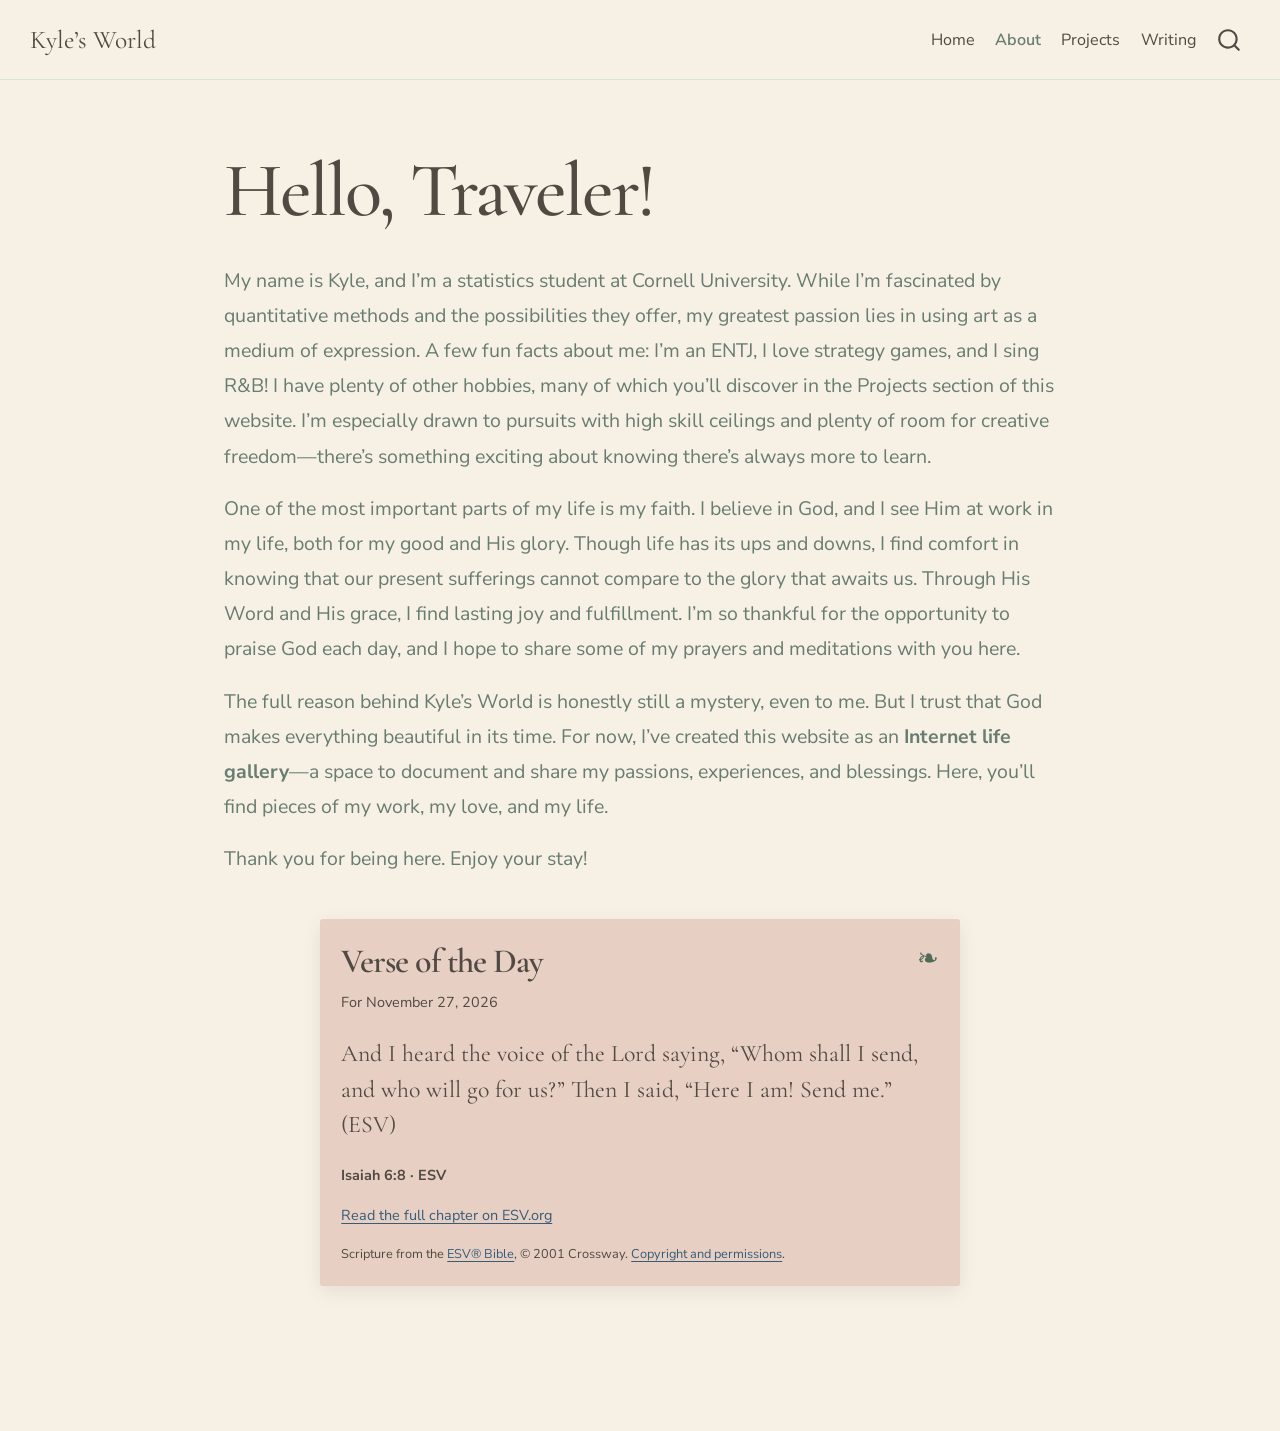
==== commit 2044fb3c: "Built site for gh-pages" ====
--- a/about.html
+++ b/about.html
@@ -154,10 +154,7 @@
 <p>The full reason behind Kyle’s World is honestly still a mystery, even to me. But I trust that God makes everything beautiful in its time. For now, I’ve created this website as an <strong>Internet life gallery</strong>—a space to document and share my passions, experiences, and blessings. Here, you’ll find pieces of my work, my love, and my life.</p>
 <p>Thank you for being here. Enjoy your stay!</p>
 </section>
-<div class="verse-card" role="region" aria-labelledby="verse-of-the-day"><span class="verse-accent" aria-hidden="true">❧</span><h2 id="verse-of-the-day" class="anchored">Verse of the Day</h2><p class="verse-date">For <time datetime="2026-11-26">November 26, 2026</time></p><blockquote class="verse-text blockquote">Man is humbled, and each one is brought low,
-and the eyes of the haughty are brought low.
-But the LORD of hosts is exalted in justice,
-and the Holy God shows himself holy in righteousness. (ESV)</blockquote><p class="verse-reference">Isaiah 5:15–16 · ESV</p><p class="verse-support"><a href="https://www.esv.org/Isaiah%205/">Read the full chapter on ESV.org</a></p><p class="verse-attribution">Scripture from the <a href="https://www.esv.org/">ESV® Bible</a>, © 2001 Crossway. <a href="copyright.html">Copyright and permissions</a>.</p></div>
+<div class="verse-card" role="region" aria-labelledby="verse-of-the-day"><span class="verse-accent" aria-hidden="true">❧</span><h2 id="verse-of-the-day" class="anchored">Verse of the Day</h2><p class="verse-date">For <time datetime="2026-11-27">November 27, 2026</time></p><blockquote class="verse-text blockquote">And I heard the voice of the Lord saying, “Whom shall I send, and who will go for us?” Then I said, “Here I am! Send me.” (ESV)</blockquote><p class="verse-reference">Isaiah 6:8 · ESV</p><p class="verse-support"><a href="https://www.esv.org/Isaiah%206/">Read the full chapter on ESV.org</a></p><p class="verse-attribution">Scripture from the <a href="https://www.esv.org/">ESV® Bible</a>, © 2001 Crossway. <a href="copyright.html">Copyright and permissions</a>.</p></div>
 </div>
 
 
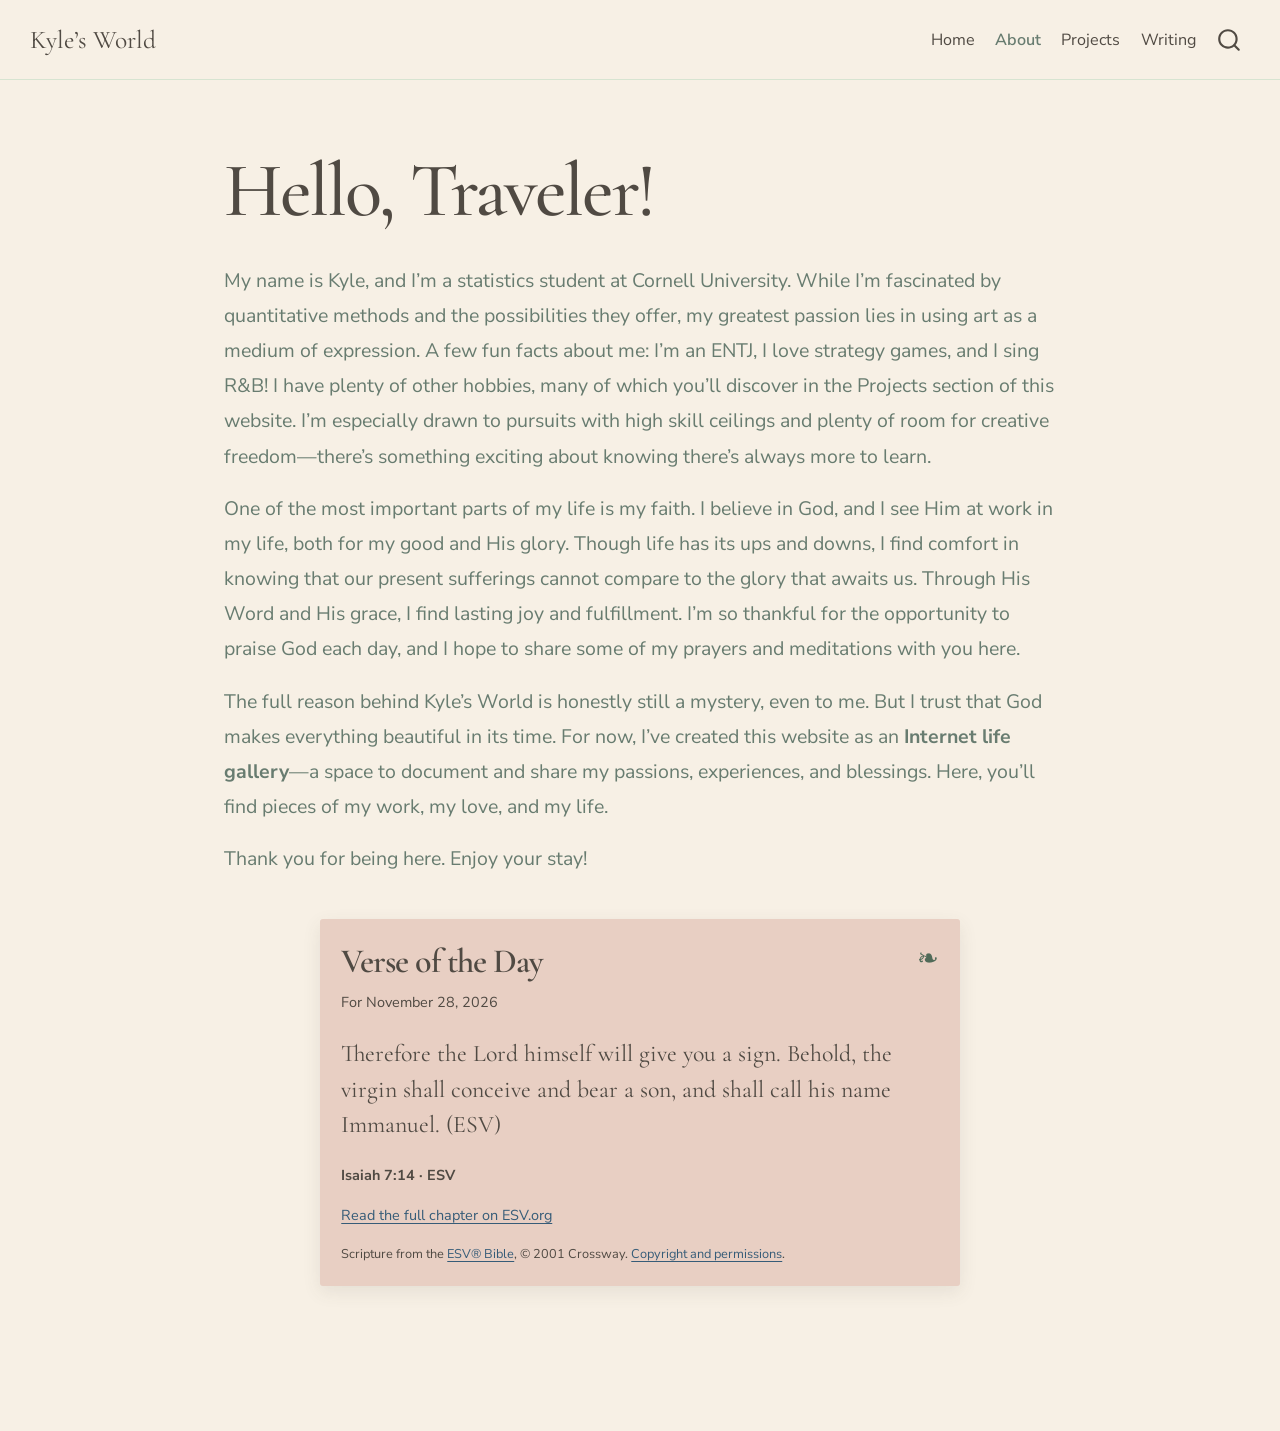
==== commit d96fe0c3: "Built site for gh-pages" ====
--- a/about.html
+++ b/about.html
@@ -154,7 +154,7 @@
 <p>The full reason behind Kyle’s World is honestly still a mystery, even to me. But I trust that God makes everything beautiful in its time. For now, I’ve created this website as an <strong>Internet life gallery</strong>—a space to document and share my passions, experiences, and blessings. Here, you’ll find pieces of my work, my love, and my life.</p>
 <p>Thank you for being here. Enjoy your stay!</p>
 </section>
-<div class="verse-card" role="region" aria-labelledby="verse-of-the-day"><span class="verse-accent" aria-hidden="true">❧</span><h2 id="verse-of-the-day" class="anchored">Verse of the Day</h2><p class="verse-date">For <time datetime="2026-11-27">November 27, 2026</time></p><blockquote class="verse-text blockquote">And I heard the voice of the Lord saying, “Whom shall I send, and who will go for us?” Then I said, “Here I am! Send me.” (ESV)</blockquote><p class="verse-reference">Isaiah 6:8 · ESV</p><p class="verse-support"><a href="https://www.esv.org/Isaiah%206/">Read the full chapter on ESV.org</a></p><p class="verse-attribution">Scripture from the <a href="https://www.esv.org/">ESV® Bible</a>, © 2001 Crossway. <a href="copyright.html">Copyright and permissions</a>.</p></div>
+<div class="verse-card" role="region" aria-labelledby="verse-of-the-day"><span class="verse-accent" aria-hidden="true">❧</span><h2 id="verse-of-the-day" class="anchored">Verse of the Day</h2><p class="verse-date">For <time datetime="2026-11-28">November 28, 2026</time></p><blockquote class="verse-text blockquote">Therefore the Lord himself will give you a sign. Behold, the virgin shall conceive and bear a son, and shall call his name Immanuel. (ESV)</blockquote><p class="verse-reference">Isaiah 7:14 · ESV</p><p class="verse-support"><a href="https://www.esv.org/Isaiah%207/">Read the full chapter on ESV.org</a></p><p class="verse-attribution">Scripture from the <a href="https://www.esv.org/">ESV® Bible</a>, © 2001 Crossway. <a href="copyright.html">Copyright and permissions</a>.</p></div>
 </div>
 
 
